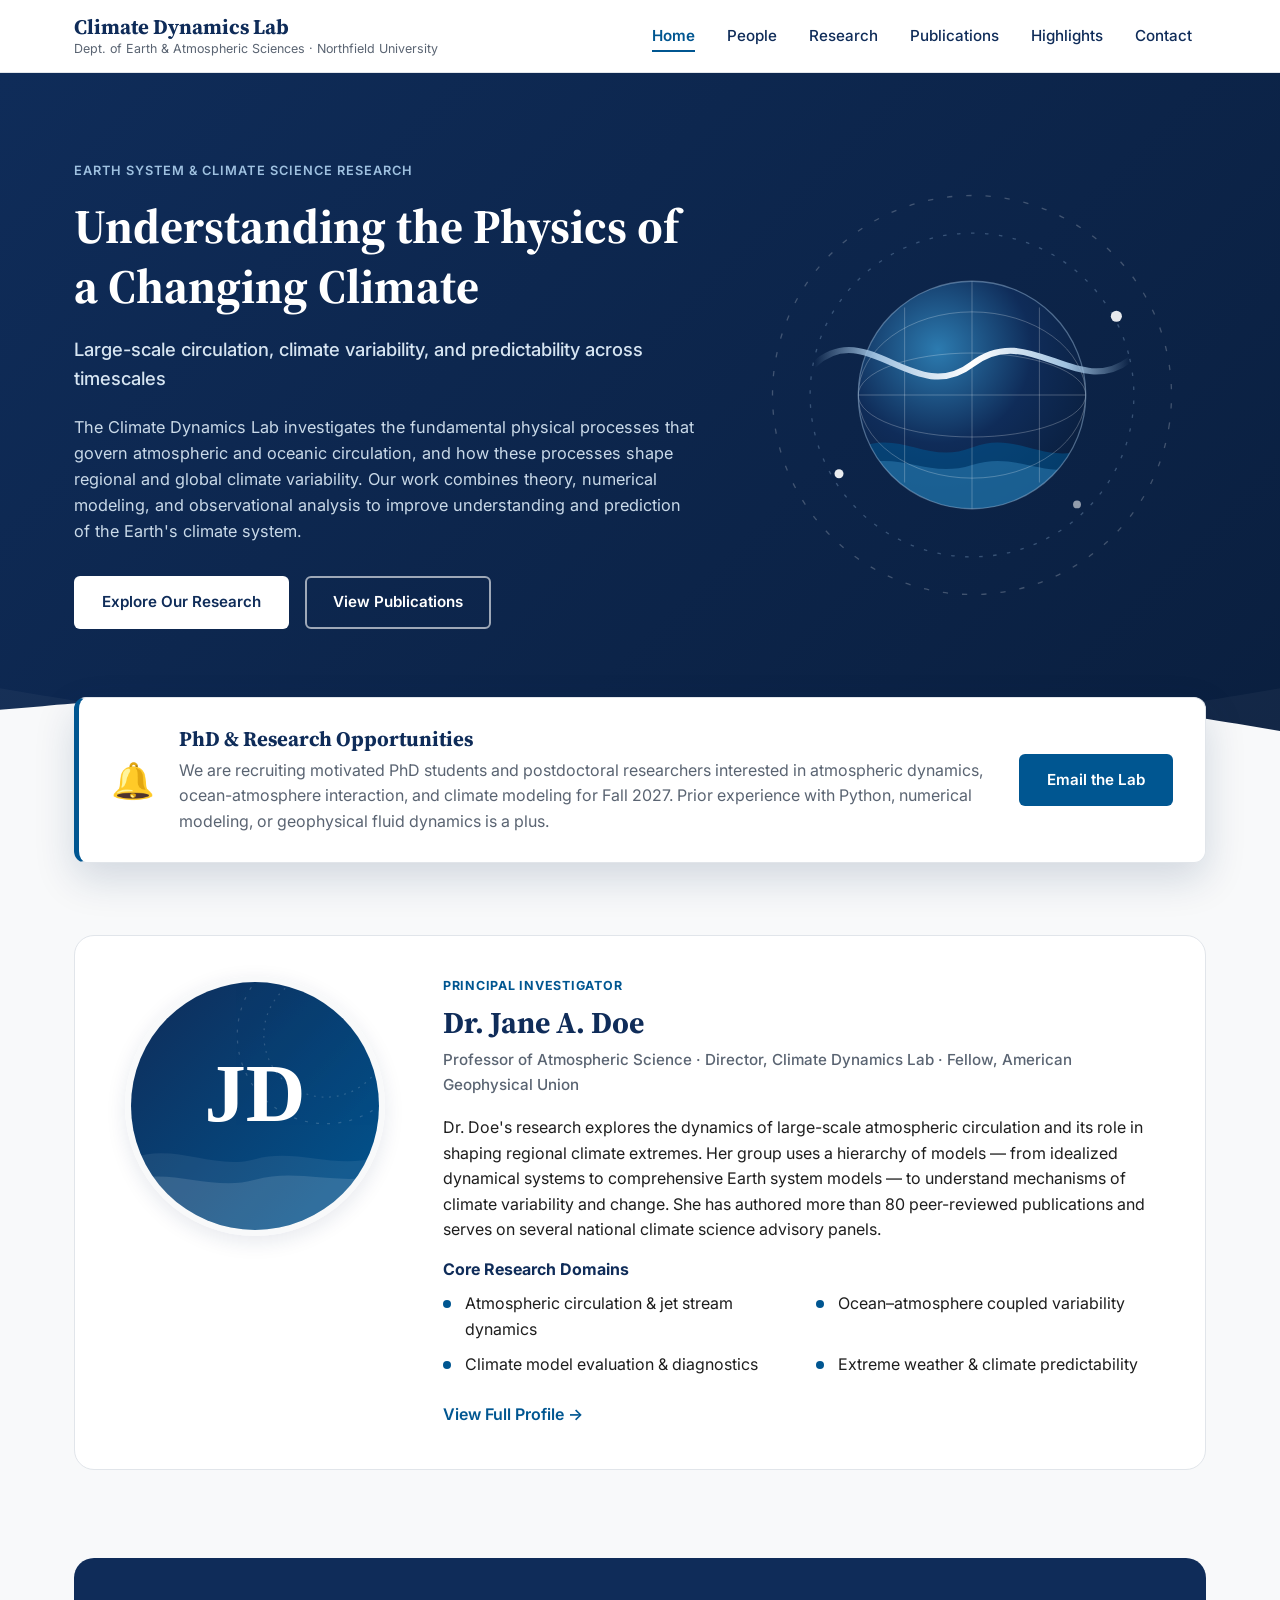
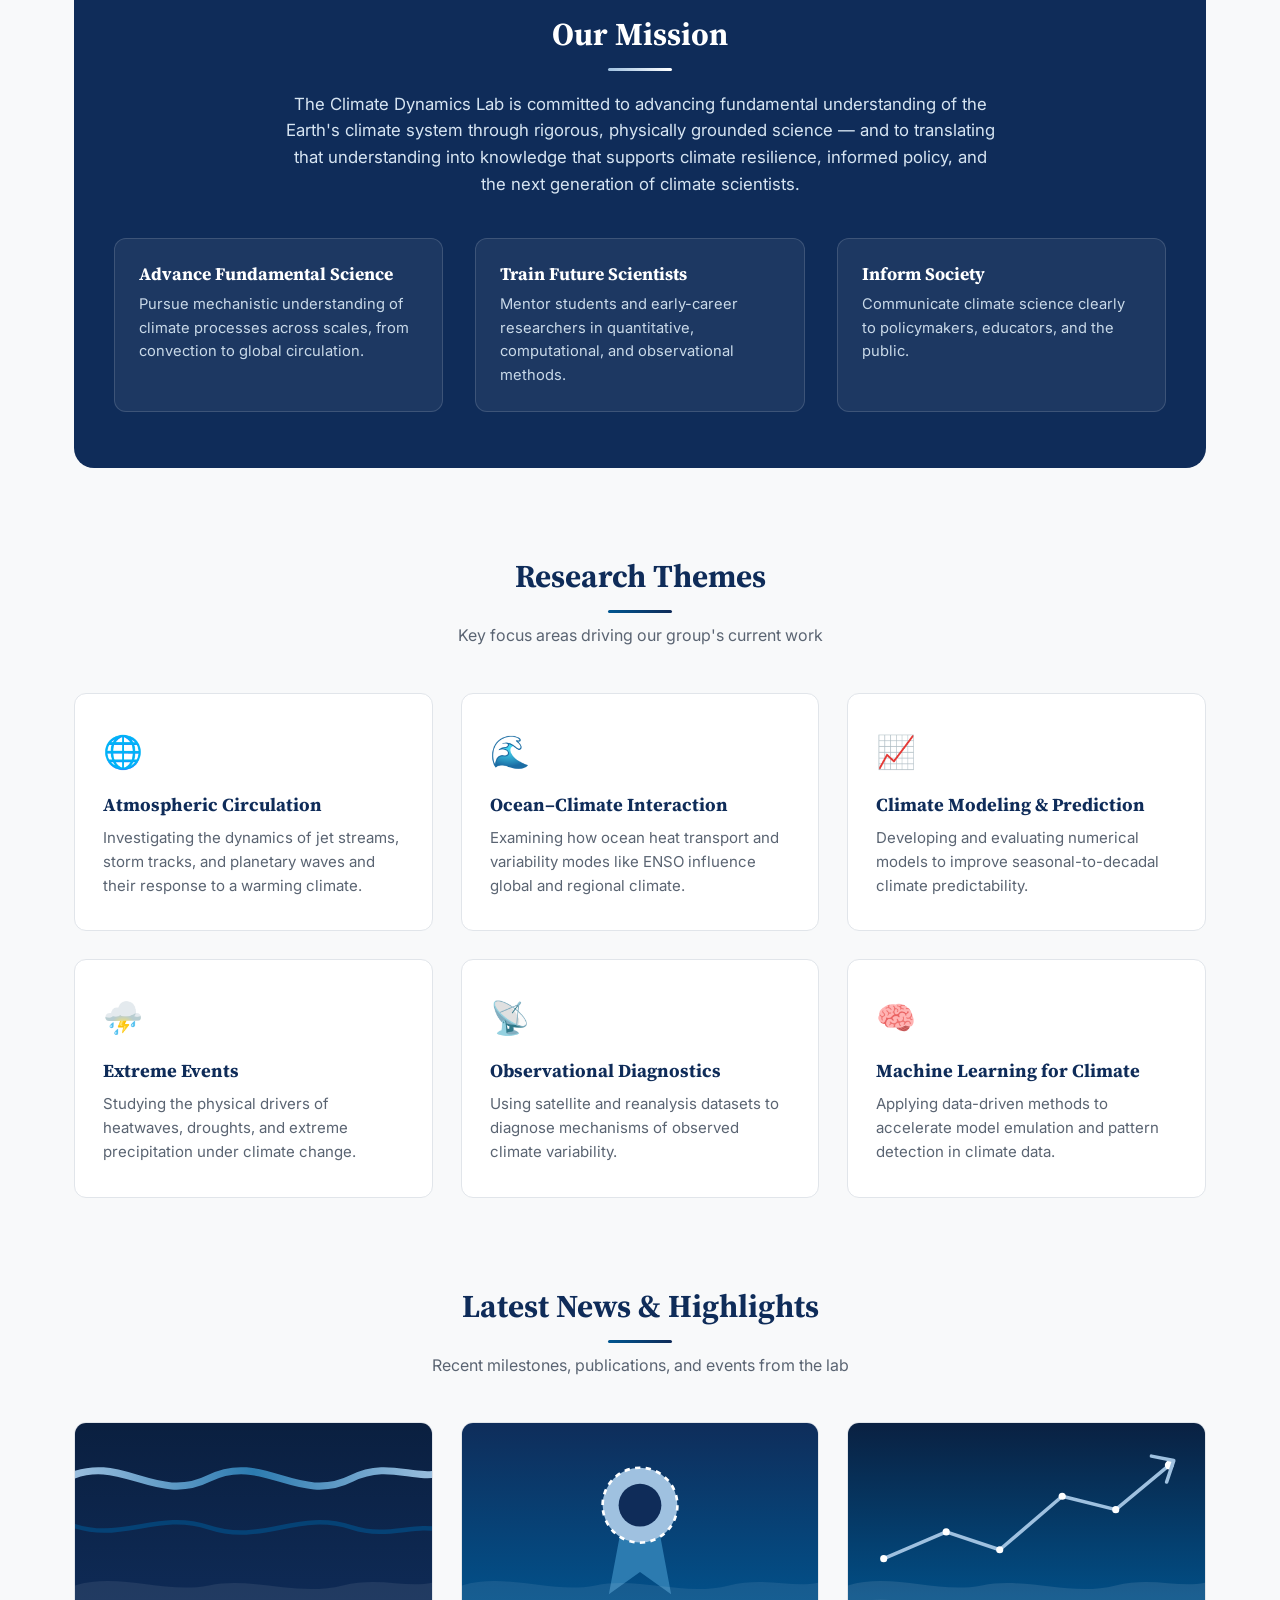
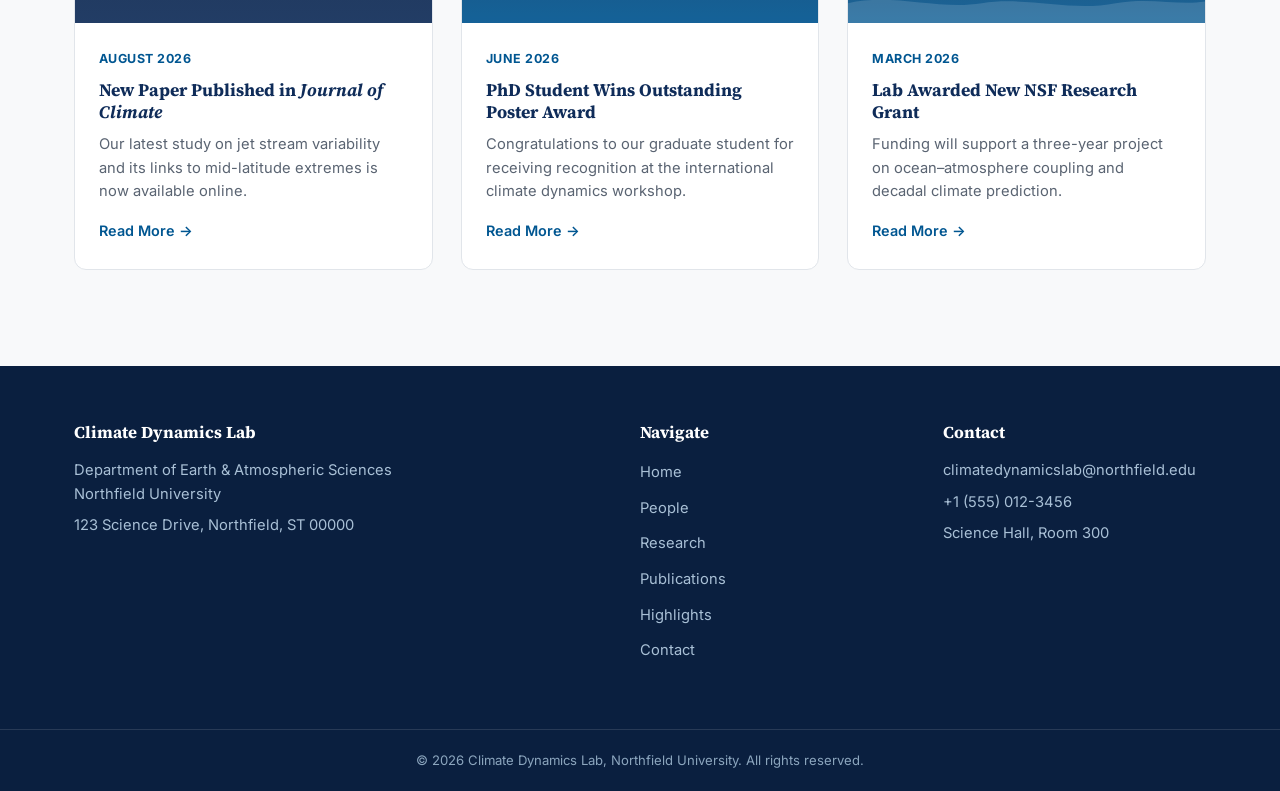
==== index.html @ 0f33bc00 "Initial lab website layout" ====
<!DOCTYPE html>
<html lang="en">
<head>
  <meta charset="UTF-8" />
  <meta name="viewport" content="width=device-width, initial-scale=1.0" />
  <title>Climate Dynamics Lab | Department of Earth &amp; Atmospheric Sciences</title>
  <meta name="description" content="The Climate Dynamics Lab studies large-scale atmospheric and ocean circulation, climate variability, and the physics of a changing climate system." />
  <link rel="preconnect" href="https://fonts.googleapis.com">
  <link rel="preconnect" href="https://fonts.gstatic.com" crossorigin>
  <link href="https://fonts.googleapis.com/css2?family=Inter:wght@400;500;600;700;800&family=Source+Serif+4:wght@600;700&display=swap" rel="stylesheet">
  <link rel="stylesheet" href="css/style.css" />
</head>
<body>

  <!-- ===== Header & Navigation ===== -->
  <header class="site-header">
    <div class="container header-inner">
      <div class="brand">
        <a href="index.html" class="brand-link">
          <span class="brand-title">Climate Dynamics Lab</span>
          <span class="brand-subtitle">Dept. of Earth &amp; Atmospheric Sciences · Northfield University</span>
        </a>
      </div>

      <button class="nav-toggle" id="navToggle" aria-label="Toggle navigation menu" aria-expanded="false" aria-controls="primaryNav">
        <span></span>
        <span></span>
        <span></span>
      </button>

      <nav class="primary-nav" id="primaryNav" aria-label="Primary">
        <ul>
          <li><a href="index.html" class="active">Home</a></li>
          <li><a href="people.html">People</a></li>
          <li><a href="research.html">Research</a></li>
          <li><a href="publications.html">Publications</a></li>
          <li><a href="highlights.html">Highlights</a></li>
          <li><a href="contact.html">Contact</a></li>
        </ul>
      </nav>
    </div>
  </header>

  <main>

    <!-- ===== Hero Banner ===== -->
    <section class="hero">
      <div class="container hero-grid">
        <div class="hero-text">
          <p class="hero-eyebrow">Earth System &amp; Climate Science Research</p>
          <h1 class="hero-title">Understanding the Physics of a Changing Climate</h1>
          <p class="hero-subtitle">Large-scale circulation, climate variability, and predictability across timescales</p>
          <p class="hero-intro">
            The Climate Dynamics Lab investigates the fundamental physical processes that govern
            atmospheric and oceanic circulation, and how these processes shape regional and global
            climate variability. Our work combines theory, numerical modeling, and observational
            analysis to improve understanding and prediction of the Earth's climate system.
          </p>
          <div class="hero-actions">
            <a href="research.html" class="btn btn-primary">Explore Our Research</a>
            <a href="publications.html" class="btn btn-outline">View Publications</a>
          </div>
        </div>
        <div class="hero-visual">
          <img src="images/hero-circulation.svg" alt="" />
        </div>
      </div>
      <div class="hero-waves" aria-hidden="true">
        <div class="wave-track wave-track-back">
          <svg viewBox="0 0 1440 120" preserveAspectRatio="none"><path d="M0,32L48,42.7C96,53,192,75,288,74.7C384,75,480,53,576,48C672,43,768,53,864,64C960,75,1056,85,1152,80C1248,75,1344,53,1392,42.7L1440,32L1440,120L0,120Z"></path></svg>
          <svg viewBox="0 0 1440 120" preserveAspectRatio="none"><path d="M0,32L48,42.7C96,53,192,75,288,74.7C384,75,480,53,576,48C672,43,768,53,864,64C960,75,1056,85,1152,80C1248,75,1344,53,1392,42.7L1440,32L1440,120L0,120Z"></path></svg>
        </div>
        <div class="wave-track wave-track-front">
          <svg viewBox="0 0 1440 120" preserveAspectRatio="none"><path d="M0,64L48,58.7C96,53,192,43,288,48C384,53,480,75,576,80C672,85,768,75,864,64C960,53,1056,43,1152,48C1248,53,1344,75,1392,85.3L1440,96L1440,120L0,120Z"></path></svg>
          <svg viewBox="0 0 1440 120" preserveAspectRatio="none"><path d="M0,64L48,58.7C96,53,192,43,288,48C384,53,480,75,576,80C672,85,768,75,864,64C960,53,1056,43,1152,48C1248,53,1344,75,1392,85.3L1440,96L1440,120L0,120Z"></path></svg>
        </div>
      </div>
    </section>

    <div class="container">

      <!-- ===== Announcement Box ===== -->
      <section class="announcement reveal" aria-labelledby="announcement-heading">
        <div class="announcement-icon" aria-hidden="true">&#128276;</div>
        <div class="announcement-content">
          <h2 id="announcement-heading">PhD &amp; Research Opportunities</h2>
          <p>
            We are recruiting motivated PhD students and postdoctoral researchers interested in
            atmospheric dynamics, ocean-atmosphere interaction, and climate modeling for Fall 2027.
            Prior experience with Python, numerical modeling, or geophysical fluid dynamics is a plus.
          </p>
        </div>
        <div class="announcement-action">
          <a href="mailto:climatedynamicslab@northfield.edu?subject=PhD%20Opportunity%20Inquiry" class="btn btn-accent">
            Email the Lab
          </a>
        </div>
      </section>

      <!-- ===== Lead Researcher Profile ===== -->
      <section class="profile-section" aria-labelledby="profile-heading">
        <div class="profile-grid">
          <div class="profile-image-wrap">
            <img
              src="images/avatar-pi.svg"
              alt="Avatar illustration for Dr. Jane A. Doe, Principal Investigator"
              class="profile-image"
              loading="lazy"
            />
          </div>
          <div class="profile-content">
            <p class="profile-eyebrow">Principal Investigator</p>
            <h2 id="profile-heading">Dr. Jane A. Doe</h2>
            <p class="profile-titles">
              Professor of Atmospheric Science &middot; Director, Climate Dynamics Lab &middot;
              Fellow, American Geophysical Union
            </p>
            <p class="profile-bio">
              Dr. Doe's research explores the dynamics of large-scale atmospheric circulation and
              its role in shaping regional climate extremes. Her group uses a hierarchy of models —
              from idealized dynamical systems to comprehensive Earth system models — to understand
              mechanisms of climate variability and change. She has authored more than 80
              peer-reviewed publications and serves on several national climate science advisory panels.
            </p>
            <h3 class="profile-subheading">Core Research Domains</h3>
            <ul class="profile-domains">
              <li>Atmospheric circulation &amp; jet stream dynamics</li>
              <li>Ocean&ndash;atmosphere coupled variability</li>
              <li>Climate model evaluation &amp; diagnostics</li>
              <li>Extreme weather &amp; climate predictability</li>
            </ul>
            <a href="people.html#jane-doe" class="profile-link">
              View Full Profile &rarr;
            </a>
          </div>
        </div>
      </section>

      <!-- ===== Mission Statement ===== -->
      <section class="mission" aria-labelledby="mission-heading">
        <h2 id="mission-heading">Our Mission</h2>
        <p>
          The Climate Dynamics Lab is committed to advancing fundamental understanding of the
          Earth's climate system through rigorous, physically grounded science &mdash; and to
          translating that understanding into knowledge that supports climate resilience,
          informed policy, and the next generation of climate scientists.
        </p>
        <div class="mission-points">
          <div class="mission-point reveal">
            <h3>Advance Fundamental Science</h3>
            <p>Pursue mechanistic understanding of climate processes across scales, from convection to global circulation.</p>
          </div>
          <div class="mission-point reveal">
            <h3>Train Future Scientists</h3>
            <p>Mentor students and early-career researchers in quantitative, computational, and observational methods.</p>
          </div>
          <div class="mission-point reveal">
            <h3>Inform Society</h3>
            <p>Communicate climate science clearly to policymakers, educators, and the public.</p>
          </div>
        </div>
      </section>

      <!-- ===== Research Themes Grid ===== -->
      <section class="research-themes" aria-labelledby="themes-heading">
        <div class="section-heading">
          <h2 id="themes-heading">Research Themes</h2>
          <p>Key focus areas driving our group's current work</p>
        </div>
        <div class="themes-grid">
          <article class="theme-card reveal">
            <div class="theme-icon" aria-hidden="true">&#127760;</div>
            <h3>Atmospheric Circulation</h3>
            <p>
              Investigating the dynamics of jet streams, storm tracks, and planetary waves and
              their response to a warming climate.
            </p>
          </article>
          <article class="theme-card reveal">
            <div class="theme-icon" aria-hidden="true">&#127754;</div>
            <h3>Ocean&ndash;Climate Interaction</h3>
            <p>
              Examining how ocean heat transport and variability modes like ENSO influence
              global and regional climate.
            </p>
          </article>
          <article class="theme-card reveal">
            <div class="theme-icon" aria-hidden="true">&#128200;</div>
            <h3>Climate Modeling &amp; Prediction</h3>
            <p>
              Developing and evaluating numerical models to improve seasonal-to-decadal
              climate predictability.
            </p>
          </article>
          <article class="theme-card reveal">
            <div class="theme-icon" aria-hidden="true">&#9928;&#65039;</div>
            <h3>Extreme Events</h3>
            <p>
              Studying the physical drivers of heatwaves, droughts, and extreme precipitation
              under climate change.
            </p>
          </article>
          <article class="theme-card reveal">
            <div class="theme-icon" aria-hidden="true">&#128225;</div>
            <h3>Observational Diagnostics</h3>
            <p>
              Using satellite and reanalysis datasets to diagnose mechanisms of observed
              climate variability.
            </p>
          </article>
          <article class="theme-card reveal">
            <div class="theme-icon" aria-hidden="true">&#129504;</div>
            <h3>Machine Learning for Climate</h3>
            <p>
              Applying data-driven methods to accelerate model emulation and pattern
              detection in climate data.
            </p>
          </article>
        </div>
      </section>

      <!-- ===== Latest News & Highlights Grid ===== -->
      <section class="news-section" aria-labelledby="news-heading">
        <div class="section-heading">
          <h2 id="news-heading">Latest News &amp; Highlights</h2>
          <p>Recent milestones, publications, and events from the lab</p>
        </div>
        <div class="news-grid">
          <article class="news-card reveal">
            <img
              src="images/news-jetstream.svg"
              alt="Illustration of jet stream circulation, representing the new published paper"
              class="news-image"
              loading="lazy"
            />
            <div class="news-content">
              <span class="news-date">August 2026</span>
              <h3>New Paper Published in <em>Journal of Climate</em></h3>
              <p>Our latest study on jet stream variability and its links to mid-latitude extremes is now available online.</p>
              <a href="highlights.html" class="news-link">Read More &rarr;</a>
            </div>
          </article>
          <article class="news-card reveal">
            <img
              src="images/news-award.svg"
              alt="Illustration of an award medal, representing the student poster award"
              class="news-image"
              loading="lazy"
            />
            <div class="news-content">
              <span class="news-date">June 2026</span>
              <h3>PhD Student Wins Outstanding Poster Award</h3>
              <p>Congratulations to our graduate student for receiving recognition at the international climate dynamics workshop.</p>
              <a href="highlights.html" class="news-link">Read More &rarr;</a>
            </div>
          </article>
          <article class="news-card reveal">
            <img
              src="images/news-grant.svg"
              alt="Illustration of an upward funding trend line over ocean waves, representing the new research grant"
              class="news-image"
              loading="lazy"
            />
            <div class="news-content">
              <span class="news-date">March 2026</span>
              <h3>Lab Awarded New NSF Research Grant</h3>
              <p>Funding will support a three-year project on ocean&ndash;atmosphere coupling and decadal climate prediction.</p>
              <a href="highlights.html" class="news-link">Read More &rarr;</a>
            </div>
          </article>
        </div>
      </section>

    </div>
  </main>

  <!-- ===== Footer ===== -->
  <footer class="site-footer">
    <div class="container footer-inner">
      <div class="footer-col footer-about">
        <h3>Climate Dynamics Lab</h3>
        <p>Department of Earth &amp; Atmospheric Sciences<br />Northfield University</p>
        <p>123 Science Drive, Northfield, ST 00000</p>
      </div>
      <div class="footer-col footer-nav">
        <h3>Navigate</h3>
        <ul>
          <li><a href="index.html">Home</a></li>
          <li><a href="people.html">People</a></li>
          <li><a href="research.html">Research</a></li>
          <li><a href="publications.html">Publications</a></li>
          <li><a href="highlights.html">Highlights</a></li>
          <li><a href="contact.html">Contact</a></li>
        </ul>
      </div>
      <div class="footer-col footer-contact">
        <h3>Contact</h3>
        <p><a href="mailto:climatedynamicslab@northfield.edu">climatedynamicslab@northfield.edu</a></p>
        <p>+1 (555) 012-3456</p>
        <p>Science Hall, Room 300</p>
      </div>
    </div>
    <div class="footer-bottom">
      <div class="container">
        <p>&copy; 2026 Climate Dynamics Lab, Northfield University. All rights reserved.</p>
      </div>
    </div>
  </footer>

  <script src="js/main.js" defer></script>
</body>
</html>
---- css/style.css ----
/* ==========================================================================
   Climate Dynamics Lab — Base Stylesheet
   ========================================================================== */

/* ---------- 1. CSS Variables & Palette ---------- */
:root {
  /* Color palette */
  --color-navy: #0F2C59;
  --color-navy-dark: #0A1F3F;
  --color-accent: #005691;
  --color-accent-light: #2C7BB0;
  --color-bg: #F8F9FA;
  --color-bg-alt: #FFFFFF;
  --color-text: #1E1E1E;
  --color-text-muted: #5A6472;
  --color-border: #E1E5EA;
  --color-white: #FFFFFF;

  /* Typography */
  --font-body: 'Inter', -apple-system, BlinkMacSystemFont, 'Segoe UI', Roboto, sans-serif;
  --font-heading: 'Source Serif 4', Georgia, 'Times New Roman', serif;

  /* Layout */
  --max-width: 1180px;
  --radius-sm: 6px;
  --radius-md: 12px;
  --radius-lg: 20px;
  --shadow-sm: 0 1px 3px rgba(15, 44, 89, 0.08);
  --shadow-md: 0 6px 20px rgba(15, 44, 89, 0.10);
  --shadow-lg: 0 16px 40px rgba(15, 44, 89, 0.16);
  --transition: 0.2s ease-in-out;
}

/* ---------- 2. Reset & Base ---------- */
*,
*::before,
*::after {
  box-sizing: border-box;
}

html {
  scroll-behavior: smooth;
}

body {
  margin: 0;
  font-family: var(--font-body);
  color: var(--color-text);
  background-color: var(--color-bg);
  line-height: 1.6;
  -webkit-font-smoothing: antialiased;
  overflow-wrap: anywhere;
}

img {
  max-width: 100%;
  display: block;
}

a {
  color: inherit;
  text-decoration: none;
}

ul {
  list-style: none;
  margin: 0;
  padding: 0;
}

h1, h2, h3, h4 {
  font-family: var(--font-heading);
  color: var(--color-navy);
  line-height: 1.25;
  margin: 0 0 0.6em;
}

p {
  margin: 0 0 1em;
  color: var(--color-text);
}

.container {
  width: 100%;
  max-width: var(--max-width);
  margin-inline: auto;
  padding-inline: 24px;
}

/* ---------- 3. Scroll-Reveal Utility ----------
   Deliberately placed early in the cascade: it shares transform/opacity
   with several component :hover rules below at equal specificity
   (.reveal.in-view vs. e.g. .theme-card:hover), and CSS resolves ties by
   source order. Keeping this block first lets those later, more specific
   hover states win instead of being cancelled by the resting reveal state. */
.reveal {
  opacity: 0;
  transform: translateY(28px);
  transition: opacity 0.7s ease, transform 0.7s ease;
}

.reveal.in-view {
  opacity: 1;
  transform: translateY(0);
}

/* Light stagger so grid items settle into place one after another rather
   than all at once — reused across every card grid on the site. */
.reveal:nth-child(1) { transition-delay: 0.05s; }
.reveal:nth-child(2) { transition-delay: 0.12s; }
.reveal:nth-child(3) { transition-delay: 0.19s; }
.reveal:nth-child(4) { transition-delay: 0.26s; }
.reveal:nth-child(5) { transition-delay: 0.33s; }
.reveal:nth-child(6) { transition-delay: 0.4s; }

/* ---------- 4. Buttons ---------- */
.btn {
  display: inline-block;
  padding: 12px 26px;
  border-radius: var(--radius-sm);
  font-weight: 600;
  font-size: 0.95rem;
  border: 2px solid transparent;
  cursor: pointer;
  transition: transform var(--transition), box-shadow var(--transition), background-color var(--transition), color var(--transition);
}

.btn-primary {
  background-color: var(--color-white);
  color: var(--color-navy);
}

.btn-primary:hover {
  transform: translateY(-2px);
  box-shadow: var(--shadow-md);
}

.btn-outline {
  background-color: transparent;
  color: var(--color-white);
  border-color: rgba(255, 255, 255, 0.6);
}

.btn-outline:hover {
  background-color: rgba(255, 255, 255, 0.12);
  border-color: var(--color-white);
  transform: translateY(-2px);
}

.btn-accent {
  background-color: var(--color-accent);
  color: var(--color-white);
  white-space: nowrap;
}

.btn-accent:hover {
  background-color: var(--color-accent-light);
  transform: translateY(-2px);
  box-shadow: var(--shadow-sm);
}

/* ---------- 5. Header & Navigation ---------- */
.site-header {
  background-color: var(--color-white);
  border-bottom: 1px solid var(--color-border);
  position: sticky;
  top: 0;
  z-index: 100;
}

.header-inner {
  display: flex;
  align-items: center;
  justify-content: space-between;
  padding-block: 14px;
  gap: 24px;
}

.brand-link {
  display: flex;
  flex-direction: column;
  line-height: 1.2;
}

.brand-title {
  font-family: var(--font-heading);
  font-weight: 700;
  font-size: 1.3rem;
  color: var(--color-navy);
}

.brand-subtitle {
  font-size: 0.78rem;
  color: var(--color-text-muted);
  margin-top: 2px;
}

.primary-nav ul {
  display: flex;
  gap: 4px;
}

.primary-nav a {
  display: inline-block;
  padding: 10px 14px;
  font-weight: 500;
  font-size: 0.95rem;
  color: var(--color-navy);
  border-radius: var(--radius-sm);
  position: relative;
  transition: color var(--transition), background-color var(--transition);
}

.primary-nav a::after {
  content: '';
  position: absolute;
  left: 14px;
  right: 14px;
  bottom: 6px;
  height: 2px;
  background-color: var(--color-accent);
  transform: scaleX(0);
  transform-origin: left;
  transition: transform var(--transition);
}

.primary-nav a:hover,
.primary-nav a:focus-visible {
  color: var(--color-accent);
  background-color: rgba(0, 86, 145, 0.06);
}

.primary-nav a:hover::after,
.primary-nav a.active::after {
  transform: scaleX(1);
}

.primary-nav a.active {
  color: var(--color-accent);
  font-weight: 600;
}

.nav-toggle {
  display: none;
  flex-direction: column;
  justify-content: center;
  gap: 5px;
  width: 40px;
  height: 40px;
  background: none;
  border: none;
  cursor: pointer;
  padding: 0;
}

.nav-toggle span {
  display: block;
  width: 100%;
  height: 2px;
  background-color: var(--color-navy);
  border-radius: 2px;
  transition: transform var(--transition), opacity var(--transition);
}

/* ---------- 6. Hero Banner ---------- */
.hero {
  position: relative;
  overflow: hidden;
  background: linear-gradient(135deg, var(--color-navy) 0%, var(--color-navy-dark) 100%);
  color: var(--color-white);
  padding-block: 88px 116px;
}

.hero-grid {
  position: relative;
  z-index: 2;
  display: grid;
  grid-template-columns: 1.15fr 0.85fr;
  align-items: center;
  gap: 32px;
}

.hero-text {
  max-width: 620px;
}

.hero-visual {
  display: flex;
  justify-content: center;
}

.hero-visual img {
  width: 100%;
  max-width: 420px;
  aspect-ratio: 1 / 1;
}

/* ----- Ocean current / gyre motif -----
   A slowly rotating dashed double-ring, evoking the layered rotation of an
   ocean gyre, plus a looping wave-current divider at the base of every
   hero banner. Both are purely decorative (aria-hidden) and pause under
   prefers-reduced-motion, see section 21. */
.gyre-decoration {
  position: absolute;
  top: -60px;
  right: -60px;
  width: 300px;
  height: 300px;
  z-index: 1;
  opacity: 0.16;
  pointer-events: none;
}

.gyre-ring {
  fill: none;
  stroke: var(--color-white);
  stroke-width: 1.5;
  transform-box: fill-box;
  transform-origin: center;
}

.gyre-ring-outer {
  stroke-dasharray: 6 16;
  animation: gyre-spin 90s linear infinite;
}

.gyre-ring-inner {
  stroke-dasharray: 3 11;
  animation: gyre-spin-reverse 55s linear infinite;
}

@keyframes gyre-spin {
  to { transform: rotate(360deg); }
}

@keyframes gyre-spin-reverse {
  to { transform: rotate(-360deg); }
}

.hero-waves {
  position: absolute;
  left: 0;
  right: 0;
  bottom: -2px;
  height: 80px;
  z-index: 1;
  overflow: hidden;
  line-height: 0;
  pointer-events: none;
}

.wave-track {
  position: absolute;
  bottom: 0;
  left: 0;
  display: flex;
  width: 200%;
  height: 100%;
  animation: wave-flow 24s linear infinite;
  will-change: transform;
}

.wave-track svg {
  width: 50%;
  height: 100%;
  flex-shrink: 0;
  display: block;
}

.wave-track-back {
  opacity: 0.5;
  animation-duration: 30s;
}

.wave-track-back path {
  fill: rgba(255, 255, 255, 0.08);
}

.wave-track-front {
  animation-duration: 17s;
  animation-direction: reverse;
}

.wave-track-front path {
  fill: var(--color-bg);
}

@keyframes wave-flow {
  from { transform: translateX(0); }
  to { transform: translateX(-50%); }
}

.hero-eyebrow {
  text-transform: uppercase;
  letter-spacing: 0.08em;
  font-size: 0.8rem;
  font-weight: 600;
  color: #9FC1E0;
  margin-bottom: 14px;
}

.hero-title {
  color: var(--color-white);
  font-size: clamp(2rem, 4vw, 3rem);
  margin-bottom: 0.4em;
}

.hero-subtitle {
  font-size: 1.15rem;
  font-weight: 500;
  color: #D7E5F2;
  margin-bottom: 20px;
}

.hero-intro {
  color: #C9D9E8;
  font-size: 1.02rem;
  max-width: 680px;
  margin-bottom: 32px;
}

.hero-actions {
  display: flex;
  flex-wrap: wrap;
  gap: 16px;
}

/* ---------- 7. Announcement Box ---------- */
.announcement {
  display: flex;
  align-items: center;
  gap: 24px;
  background-color: var(--color-white);
  border: 1px solid var(--color-border);
  border-left: 5px solid var(--color-accent);
  border-radius: var(--radius-md);
  padding: 28px 32px;
  margin-top: -48px;
  margin-bottom: 72px;
  box-shadow: var(--shadow-lg);
  position: relative;
  z-index: 2;
}

.announcement-icon {
  font-size: 2.2rem;
  flex-shrink: 0;
}

.announcement-content {
  flex: 1;
}

.announcement-content h2 {
  font-size: 1.3rem;
  margin-bottom: 6px;
}

.announcement-content p {
  margin: 0;
  color: var(--color-text-muted);
}

.announcement-action {
  flex-shrink: 0;
}

/* ---------- 8. Section Heading (shared) ---------- */
.section-heading {
  text-align: center;
  max-width: 640px;
  margin: 0 auto 44px;
}

.section-heading h2 {
  font-size: 2rem;
  margin-bottom: 10px;
}

.section-heading p {
  color: var(--color-text-muted);
  margin: 0;
}

/* Animated "current" underline — a small nod to flowing water beneath
   every section heading, tying the theme together site-wide. */
.section-heading h2::after,
.mission h2::after {
  content: '';
  display: block;
  width: 64px;
  height: 3px;
  margin: 14px auto 0;
  border-radius: 2px;
  background: linear-gradient(90deg, var(--color-accent), var(--color-navy) 45%, var(--color-accent));
  background-size: 220% 100%;
  animation: current-flow 5s linear infinite;
}

.mission h2::after {
  background: linear-gradient(90deg, #9FC1E0, var(--color-white) 45%, #9FC1E0);
  background-size: 220% 100%;
}

@keyframes current-flow {
  0% { background-position: 0% 0; }
  100% { background-position: -220% 0; }
}

/* ---------- 9. Lead Researcher Profile ---------- */
.profile-section {
  margin-bottom: 88px;
}

.profile-grid {
  display: grid;
  grid-template-columns: 280px 1fr;
  gap: 48px;
  align-items: start;
  background-color: var(--color-bg-alt);
  border: 1px solid var(--color-border);
  border-radius: var(--radius-lg);
  padding: 40px;
}

.profile-image-wrap {
  display: flex;
  justify-content: center;
}

.profile-image {
  width: 100%;
  max-width: 260px;
  aspect-ratio: 1 / 1;
  object-fit: cover;
  border-radius: 50%;
  border: 6px solid var(--color-bg);
  box-shadow: var(--shadow-md);
}

.profile-eyebrow {
  text-transform: uppercase;
  letter-spacing: 0.06em;
  font-size: 0.78rem;
  font-weight: 700;
  color: var(--color-accent);
  margin-bottom: 8px;
}

.profile-content h2 {
  font-size: 1.9rem;
  margin-bottom: 6px;
}

.profile-titles {
  color: var(--color-text-muted);
  font-weight: 500;
  font-size: 0.95rem;
  margin-bottom: 18px;
}

.profile-subheading {
  font-family: var(--font-body);
  font-size: 1rem;
  font-weight: 700;
  color: var(--color-navy);
  margin-bottom: 12px;
}

.profile-domains {
  display: grid;
  grid-template-columns: repeat(2, 1fr);
  gap: 10px 24px;
  margin-bottom: 24px;
}

.profile-domains li {
  position: relative;
  padding-left: 22px;
  color: var(--color-text);
}

.profile-domains li::before {
  content: '';
  position: absolute;
  left: 0;
  top: 9px;
  width: 8px;
  height: 8px;
  background-color: var(--color-accent);
  border-radius: 50%;
}

.profile-link {
  display: inline-block;
  font-weight: 600;
  color: var(--color-accent);
  border-bottom: 2px solid transparent;
  transition: border-color var(--transition), color var(--transition);
}

.profile-link:hover {
  border-color: var(--color-accent);
  color: var(--color-navy);
}

/* ---------- 10. Mission Statement ---------- */
.mission {
  background-color: var(--color-navy);
  color: var(--color-white);
  border-radius: var(--radius-lg);
  padding: 56px 40px;
  margin-bottom: 88px;
  text-align: center;
}

.mission h2 {
  color: var(--color-white);
  font-size: 2rem;
}

.mission > p {
  max-width: 720px;
  margin: 0 auto 40px;
  color: #D7E5F2;
  font-size: 1.05rem;
}

.mission-points {
  display: grid;
  grid-template-columns: repeat(3, 1fr);
  gap: 32px;
  text-align: left;
}

.mission-point {
  background-color: rgba(255, 255, 255, 0.06);
  border: 1px solid rgba(255, 255, 255, 0.14);
  border-radius: var(--radius-md);
  padding: 24px;
  transition: background-color var(--transition), transform var(--transition);
}

.mission-point:hover {
  background-color: rgba(255, 255, 255, 0.1);
  transform: translateY(-4px);
}

.mission-point h3 {
  color: var(--color-white);
  font-size: 1.1rem;
  margin-bottom: 8px;
}

.mission-point p {
  color: #C9D9E8;
  font-size: 0.92rem;
  margin: 0;
}

/* ---------- 11. Research Themes Grid ---------- */
.research-themes {
  margin-bottom: 88px;
}

.themes-grid {
  display: grid;
  grid-template-columns: repeat(3, 1fr);
  gap: 28px;
}

.theme-card {
  background-color: var(--color-bg-alt);
  border: 1px solid var(--color-border);
  border-radius: var(--radius-md);
  padding: 32px 28px;
  transition: transform var(--transition), box-shadow var(--transition), border-color var(--transition);
}

.theme-card:hover {
  transform: translateY(-6px);
  box-shadow: var(--shadow-md);
  border-color: var(--color-accent);
}

.theme-icon {
  font-size: 2rem;
  margin-bottom: 16px;
  display: inline-block;
}

.theme-card:hover .theme-icon {
  animation: icon-bob 1.6s ease-in-out infinite;
}

@keyframes icon-bob {
  0%, 100% { transform: translateY(0); }
  50% { transform: translateY(-5px); }
}

.theme-card h3 {
  font-size: 1.15rem;
  margin-bottom: 10px;
}

.theme-card p {
  color: var(--color-text-muted);
  font-size: 0.94rem;
  margin: 0;
}

/* ---------- 12. Latest News & Highlights Grid ---------- */
.news-section {
  margin-bottom: 96px;
}

.news-grid {
  display: grid;
  grid-template-columns: repeat(3, 1fr);
  gap: 28px;
}

.news-card {
  background-color: var(--color-bg-alt);
  border: 1px solid var(--color-border);
  border-radius: var(--radius-md);
  overflow: hidden;
  transition: transform var(--transition), box-shadow var(--transition);
}

.news-card:hover {
  transform: translateY(-6px);
  box-shadow: var(--shadow-md);
}

.news-image {
  width: 100%;
  height: 200px;
  object-fit: cover;
}

.news-content {
  padding: 22px 24px 26px;
}

.news-date {
  display: inline-block;
  font-size: 0.78rem;
  font-weight: 700;
  text-transform: uppercase;
  letter-spacing: 0.04em;
  color: var(--color-accent);
  margin-bottom: 10px;
}

.news-content h3 {
  font-size: 1.1rem;
  margin-bottom: 10px;
}

.news-content p {
  color: var(--color-text-muted);
  font-size: 0.92rem;
  margin-bottom: 14px;
}

.news-link {
  font-weight: 600;
  color: var(--color-accent);
  font-size: 0.9rem;
  transition: color var(--transition);
}

.news-link:hover {
  color: var(--color-navy);
}

/* ---------- 13. Footer ---------- */
.site-footer {
  background-color: var(--color-navy-dark);
  color: #C9D9E8;
}

.footer-inner {
  display: grid;
  grid-template-columns: 2fr 1fr 1fr;
  gap: 40px;
  padding-block: 56px;
}

.footer-col h3 {
  color: var(--color-white);
  font-size: 1.05rem;
  margin-bottom: 16px;
}

.footer-col p {
  color: #A9C0D6;
  font-size: 0.92rem;
  margin-bottom: 8px;
}

.footer-col a {
  transition: color var(--transition);
}

.footer-col a:hover {
  color: var(--color-white);
}

.footer-nav ul li {
  margin-bottom: 10px;
}

.footer-nav ul a {
  color: #A9C0D6;
  font-size: 0.92rem;
}

.footer-bottom {
  border-top: 1px solid rgba(255, 255, 255, 0.12);
  padding-block: 20px;
}

.footer-bottom p {
  margin: 0;
  font-size: 0.82rem;
  color: #8CA6BE;
  text-align: center;
}

/* ---------- 14. Inner Page Hero ---------- */
.page-hero {
  position: relative;
  overflow: hidden;
  background: linear-gradient(135deg, var(--color-navy) 0%, var(--color-navy-dark) 100%);
  color: var(--color-white);
  padding-block: 56px 88px;
  text-align: center;
}

.page-hero > .container {
  position: relative;
  z-index: 2;
}

.page-hero h1 {
  color: var(--color-white);
  font-size: clamp(1.8rem, 3.5vw, 2.6rem);
  margin-bottom: 0.3em;
}

.page-hero-subtitle {
  color: #D7E5F2;
  font-size: 1.05rem;
  max-width: 640px;
  margin: 0 auto;
}

.btn-outline-dark {
  background-color: transparent;
  color: var(--color-navy);
  border-color: var(--color-navy);
}

.btn-outline-dark:hover {
  background-color: var(--color-navy);
  color: var(--color-white);
  transform: translateY(-2px);
}

/* ---------- 15. People: Team & Member Cards ---------- */
.team-section {
  margin-bottom: 72px;
}

.member-grid {
  display: grid;
  grid-template-columns: repeat(auto-fit, minmax(240px, 1fr));
  gap: 28px;
}

.member-card {
  background-color: var(--color-bg-alt);
  border: 1px solid var(--color-border);
  border-radius: var(--radius-md);
  padding: 28px 24px;
  text-align: center;
  transition: transform var(--transition), box-shadow var(--transition);
}

.member-card:hover {
  transform: translateY(-6px);
  box-shadow: var(--shadow-md);
}

.member-photo {
  width: 130px;
  height: 130px;
  object-fit: cover;
  border-radius: 50%;
  margin: 0 auto 18px;
  border: 4px solid var(--color-bg);
  box-shadow: var(--shadow-sm);
}

.member-card h3 {
  font-size: 1.1rem;
  margin-bottom: 4px;
}

.member-role {
  text-transform: uppercase;
  letter-spacing: 0.04em;
  font-size: 0.78rem;
  font-weight: 700;
  color: var(--color-accent);
  margin-bottom: 12px;
}

.member-bio {
  color: var(--color-text-muted);
  font-size: 0.9rem;
  margin-bottom: 16px;
}

.member-links {
  display: flex;
  justify-content: center;
  gap: 16px;
}

.member-links a {
  font-size: 0.85rem;
  font-weight: 600;
  color: var(--color-accent);
  border-bottom: 2px solid transparent;
  transition: border-color var(--transition);
}

.member-links a:hover {
  border-color: var(--color-accent);
}

.alumni-section {
  margin-bottom: 40px;
}

.alumni-list {
  border-top: 1px solid var(--color-border);
}

.alumni-list li {
  display: flex;
  flex-wrap: wrap;
  justify-content: space-between;
  gap: 8px;
  padding: 18px 4px;
  border-bottom: 1px solid var(--color-border);
}

.alumni-name {
  font-weight: 700;
  color: var(--color-navy);
}

.alumni-detail {
  color: var(--color-text-muted);
  font-size: 0.92rem;
}

/* ---------- 16. Research Page: Detail Rows ---------- */
.research-intro {
  max-width: 780px;
  font-size: 1.05rem;
  color: var(--color-text-muted);
  margin: 56px auto 64px;
  text-align: center;
}

.research-detail {
  display: grid;
  grid-template-columns: 1fr 1fr;
  gap: 48px;
  align-items: center;
  margin-bottom: 72px;
}

.research-detail img {
  border-radius: var(--radius-md);
  box-shadow: var(--shadow-sm);
  width: 100%;
}

.research-detail.reverse img {
  order: 2;
}

.research-detail-content h2 {
  font-size: 1.6rem;
}

.research-features li {
  position: relative;
  padding-left: 22px;
  margin-bottom: 10px;
  color: var(--color-text);
}

.research-features li::before {
  content: '';
  position: absolute;
  left: 0;
  top: 9px;
  width: 8px;
  height: 8px;
  background-color: var(--color-accent);
  border-radius: 50%;
}

.funding-section {
  margin-bottom: 88px;
}

.funding-list {
  border-top: 1px solid var(--color-border);
}

.funding-list li {
  padding: 20px 4px;
  border-bottom: 1px solid var(--color-border);
}

.funding-title {
  font-weight: 700;
  color: var(--color-navy);
  margin-bottom: 4px;
}

.funding-meta {
  color: var(--color-text-muted);
  font-size: 0.9rem;
}

/* ---------- 17. Publications ---------- */
.pub-year {
  margin-bottom: 56px;
}

.pub-year:first-of-type {
  margin-top: 56px;
}

.pub-year h2 {
  border-bottom: 2px solid var(--color-border);
  padding-bottom: 12px;
  margin-bottom: 8px;
  font-size: 1.6rem;
}

.pub-item {
  padding: 22px 0;
  border-bottom: 1px solid var(--color-border);
  display: flex;
  flex-wrap: wrap;
  justify-content: space-between;
  align-items: center;
  gap: 16px;
}

.pub-item:last-child {
  border-bottom: none;
}

.pub-citation {
  margin: 0;
  flex: 1 1 480px;
  line-height: 1.6;
}

.pub-links {
  display: flex;
  gap: 12px;
  flex-shrink: 0;
}

.pub-links a {
  font-size: 0.82rem;
  font-weight: 700;
  color: var(--color-accent);
  border: 1.5px solid var(--color-accent);
  padding: 6px 14px;
  border-radius: var(--radius-sm);
  transition: background-color var(--transition), color var(--transition);
}

.pub-links a:hover {
  background-color: var(--color-accent);
  color: var(--color-white);
}

/* ---------- 18. Highlights: Load More ---------- */
.news-more {
  text-align: center;
  margin-top: 40px;
}

/* ---------- 19. Contact Page ---------- */
.contact-grid {
  display: grid;
  grid-template-columns: 1fr 1.2fr;
  gap: 56px;
  margin: 56px 0 48px;
  align-items: start;
}

.contact-info {
  background-color: var(--color-bg-alt);
  border: 1px solid var(--color-border);
  border-radius: var(--radius-md);
  padding: 36px;
}

.contact-info h2,
.contact-form h2 {
  font-size: 1.4rem;
  margin-bottom: 24px;
}

.contact-info-list li {
  display: flex;
  gap: 16px;
  margin-bottom: 26px;
}

.contact-info-list strong {
  display: block;
  color: var(--color-navy);
  margin-bottom: 4px;
}

.contact-info-list p {
  margin: 0;
  color: var(--color-text-muted);
}

.contact-icon {
  font-size: 1.3rem;
  flex-shrink: 0;
  line-height: 1.5;
}

.contact-form {
  background-color: var(--color-bg-alt);
  border: 1px solid var(--color-border);
  border-radius: var(--radius-md);
  padding: 36px;
}

.form-group {
  margin-bottom: 20px;
}

.form-group label {
  display: block;
  font-weight: 600;
  font-size: 0.9rem;
  margin-bottom: 6px;
  color: var(--color-navy);
}

.form-group input,
.form-group textarea {
  width: 100%;
  padding: 11px 14px;
  border: 1px solid var(--color-border);
  border-radius: var(--radius-sm);
  font-family: var(--font-body);
  font-size: 0.95rem;
  color: var(--color-text);
  background-color: var(--color-bg);
  transition: border-color var(--transition), box-shadow var(--transition);
}

.form-group input:focus,
.form-group textarea:focus {
  outline: none;
  border-color: var(--color-accent);
  box-shadow: 0 0 0 3px rgba(0, 86, 145, 0.12);
  background-color: var(--color-white);
}

.form-group textarea {
  resize: vertical;
}

.map-wrap {
  margin-bottom: 72px;
}

.map-wrap img {
  border-radius: var(--radius-md);
  width: 100%;
  border: 1px solid var(--color-border);
}

/* ==========================================================================
   20. Responsive Design (Mobile-first breakpoints)
   ========================================================================== */

/* Tablet and below */
@media (max-width: 960px) {
  .profile-grid {
    grid-template-columns: 1fr;
    text-align: center;
    padding: 32px 28px;
  }

  .profile-image-wrap {
    margin-bottom: 8px;
  }

  .profile-domains {
    grid-template-columns: 1fr;
    text-align: left;
    max-width: 320px;
    margin-inline: auto;
    margin-bottom: 24px;
  }

  .mission-points,
  .themes-grid,
  .news-grid {
    grid-template-columns: repeat(2, 1fr);
  }

  .footer-inner {
    grid-template-columns: 1fr 1fr;
  }

  .footer-about {
    grid-column: 1 / -1;
  }

  .research-detail {
    grid-template-columns: 1fr;
    gap: 24px;
  }

  .research-detail.reverse img {
    order: 0;
  }

  .contact-grid {
    grid-template-columns: 1fr;
    gap: 40px;
  }

  .hero-grid {
    grid-template-columns: 1fr;
    text-align: center;
  }

  .hero-text {
    max-width: none;
    margin-inline: auto;
  }

  .hero-actions {
    justify-content: center;
  }

  .hero-visual img {
    max-width: 260px;
  }
}

/* Collapsible nav — the horizontal link row plus the "Climate Dynamics
   Lab" branding no longer fit side by side once the viewport drops below
   roughly 1020px (verified: link text starts wrapping to a second line
   right at that width), well above the 720px mobile-layout breakpoint
   below. So the hamburger menu gets its own, wider breakpoint. */
@media (max-width: 1080px) {
  .nav-toggle {
    display: flex;
  }

  .primary-nav {
    position: absolute;
    top: 100%;
    left: 0;
    right: 0;
    background-color: var(--color-white);
    border-bottom: 1px solid var(--color-border);
    box-shadow: var(--shadow-md);
    max-height: 0;
    overflow: hidden;
    transition: max-height var(--transition);
  }

  .primary-nav.open {
    max-height: 400px;
  }

  .primary-nav ul {
    flex-direction: column;
    padding: 8px 24px 16px;
    gap: 0;
  }

  .primary-nav a {
    display: block;
    padding: 12px 8px;
  }

  .primary-nav a::after {
    display: none;
  }
}

/* Mobile single-column layouts */
@media (max-width: 720px) {
  .hero {
    padding-block: 64px 72px;
  }

  .announcement {
    flex-direction: column;
    align-items: flex-start;
    text-align: left;
    margin-top: -32px;
  }

  .announcement-action {
    width: 100%;
  }

  .announcement-action .btn {
    width: 100%;
    text-align: center;
  }

  .mission {
    padding: 40px 24px;
  }

  .mission-points,
  .themes-grid,
  .news-grid,
  .member-grid {
    grid-template-columns: 1fr;
  }

  .footer-inner {
    grid-template-columns: 1fr;
    text-align: center;
  }

  .page-hero {
    padding-block: 48px 56px;
  }

  .alumni-list li {
    flex-direction: column;
    gap: 4px;
  }

  .pub-item {
    flex-direction: column;
    align-items: flex-start;
  }

  .pub-citation {
    flex-basis: auto;
  }

  .contact-form {
    padding: 24px;
  }
}

/* Small phones */
@media (max-width: 420px) {
  .hero-title {
    font-size: 1.7rem;
  }

  .hero-actions {
    flex-direction: column;
  }

  .hero-actions .btn {
    width: 100%;
    text-align: center;
  }

  .brand-title {
    font-size: 1.1rem;
  }

  .brand-subtitle {
    font-size: 0.7rem;
  }

  .gyre-decoration {
    width: 180px;
    height: 180px;
    top: -30px;
    right: -30px;
  }
}

/* ==========================================================================
   21. Reduced Motion
   ========================================================================== */

@media (prefers-reduced-motion: reduce) {
  html {
    scroll-behavior: auto;
  }

  .wave-track,
  .gyre-ring-outer,
  .gyre-ring-inner,
  .section-heading h2::after,
  .mission h2::after,
  .theme-card:hover .theme-icon {
    animation: none !important;
  }

  .reveal {
    transition: none;
    opacity: 1;
    transform: none;
  }

  .theme-card:hover,
  .news-card:hover,
  .member-card:hover,
  .mission-point:hover,
  .btn:hover,
  .btn-primary:hover,
  .btn-outline:hover,
  .btn-outline-dark:hover,
  .btn-accent:hover {
    transform: none;
  }
}
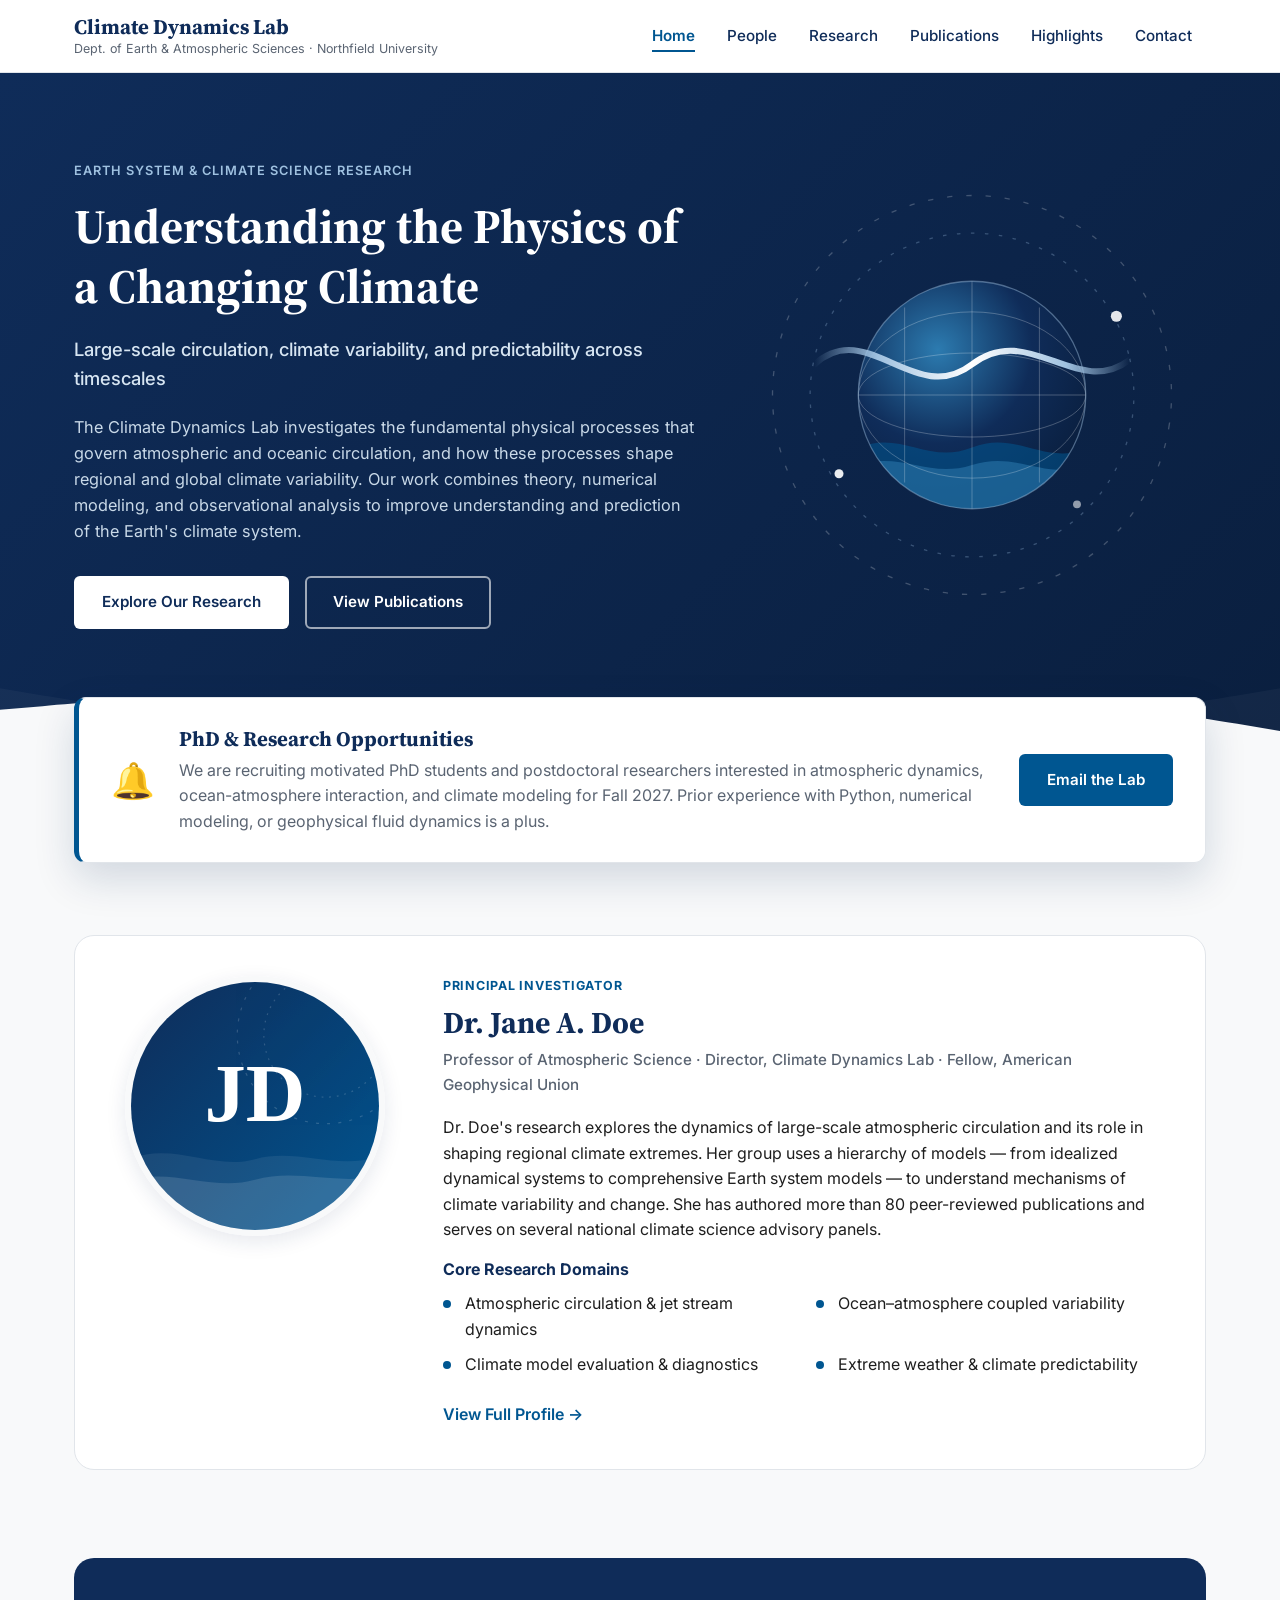
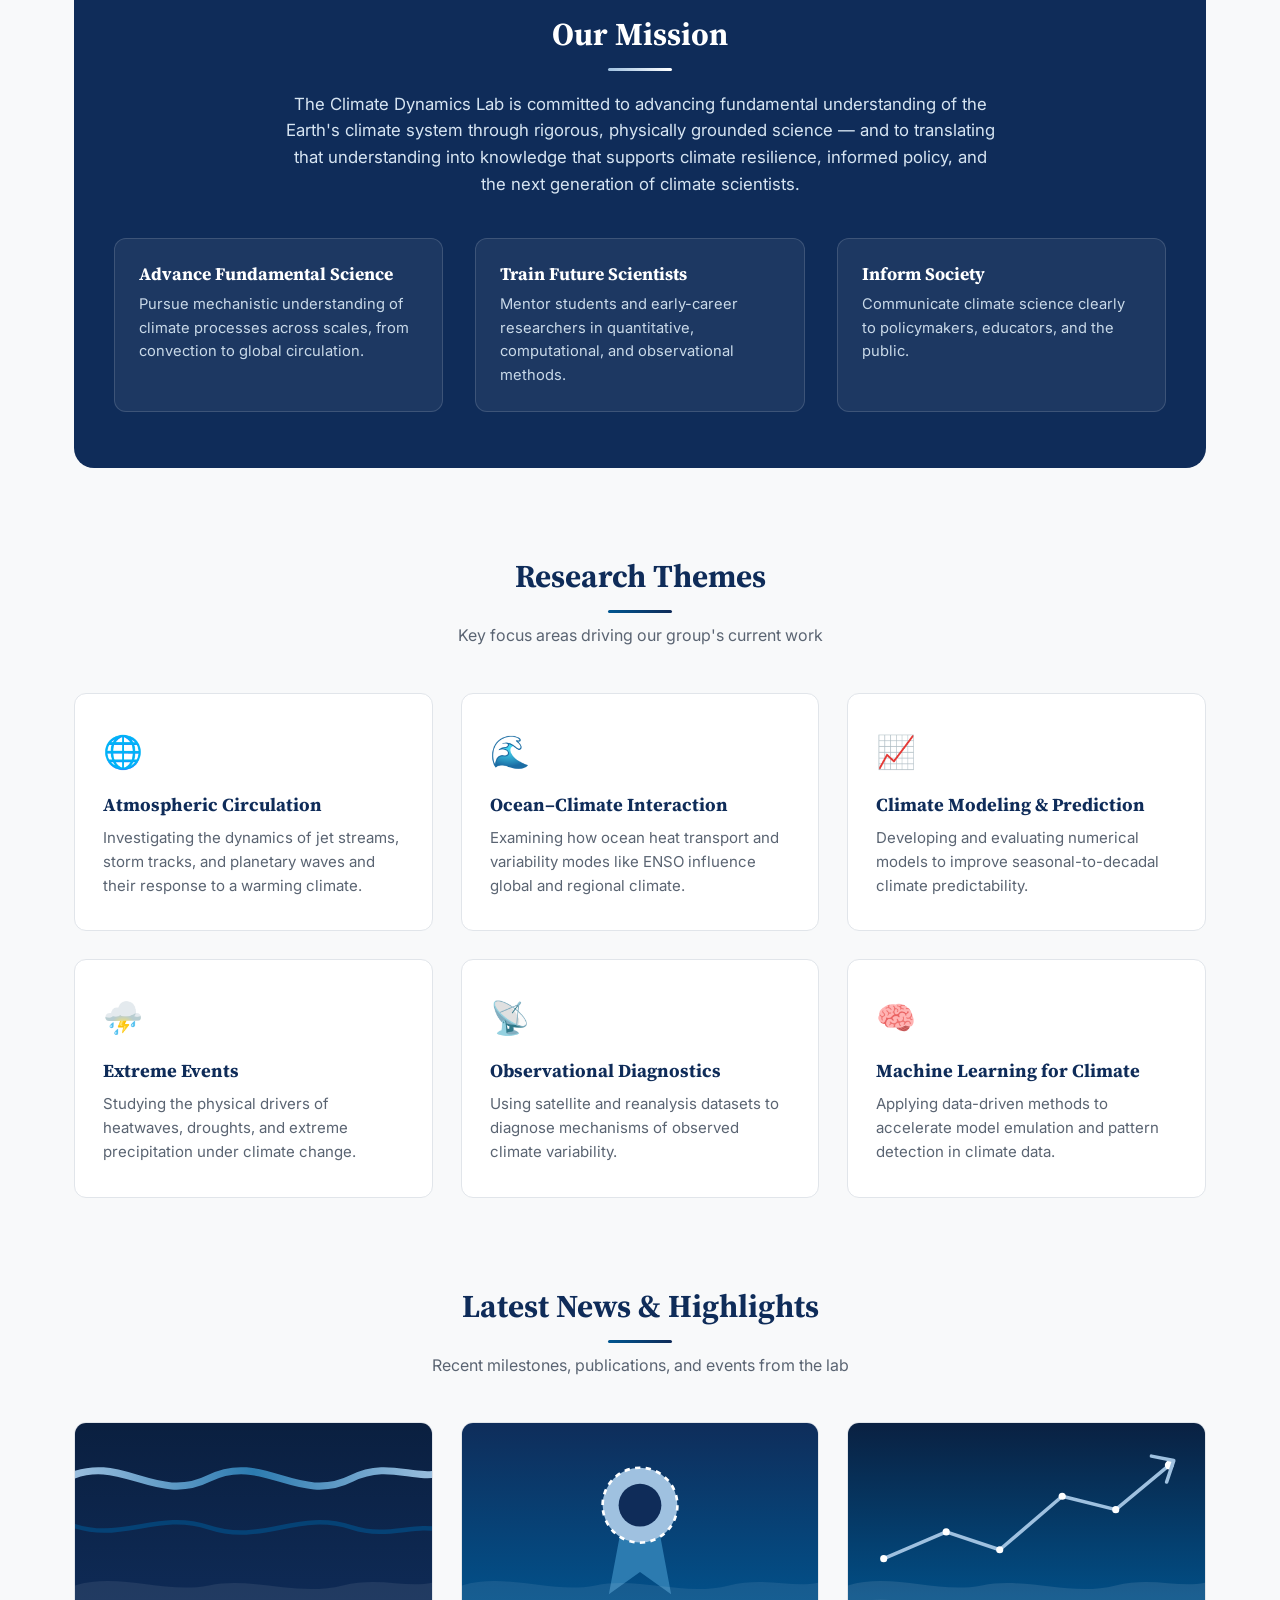
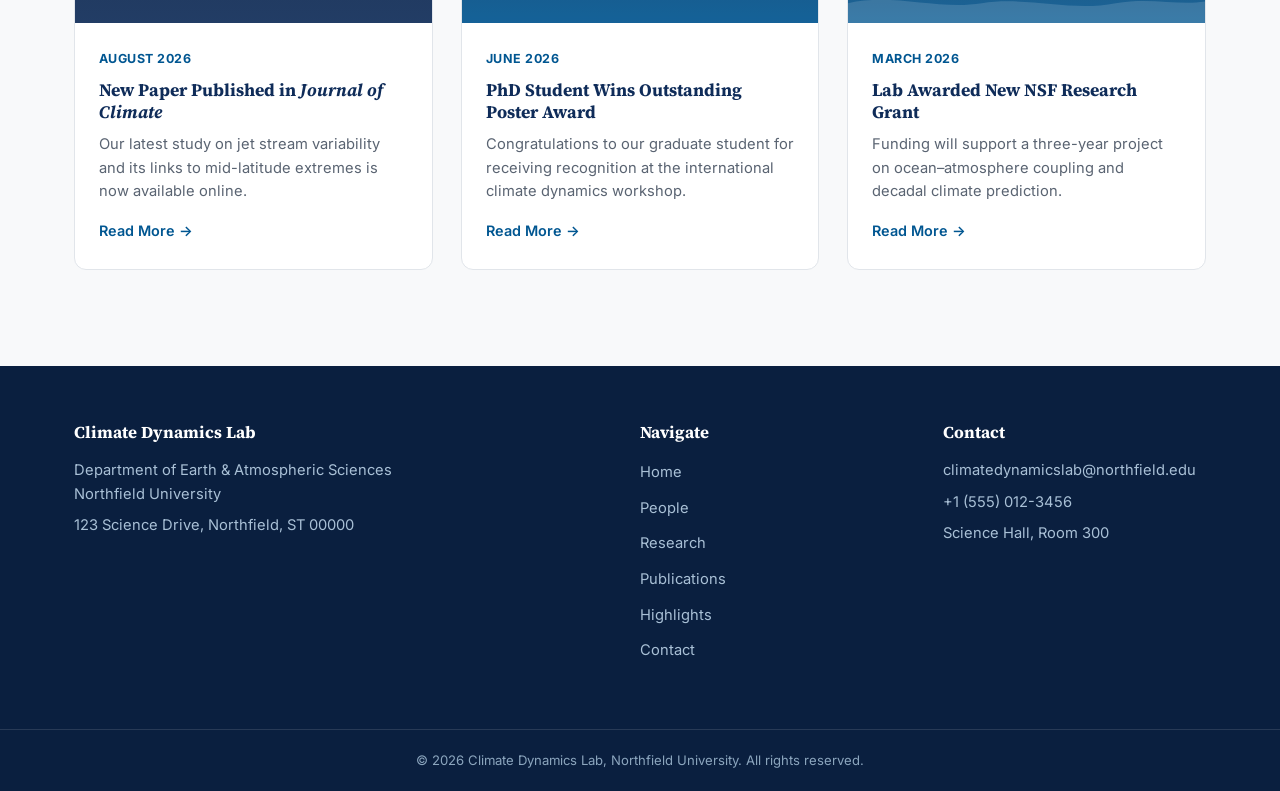
==== commit 3d6239ee: "Add Decap CMS admin panel and convert People page to data-driven rendering" ====
--- a/index.html
+++ b/index.html
@@ -308,5 +308,19 @@
   </footer>
 
   <script src="js/main.js" defer></script>
+  <script src="https://identity.netlify.com/v1/netlify-identity-widget.js" defer></script>
+  <script>
+    window.addEventListener('DOMContentLoaded', function () {
+      if (window.netlifyIdentity) {
+        window.netlifyIdentity.on('init', function (user) {
+          if (!user) {
+            window.netlifyIdentity.on('login', function () {
+              document.location.href = '/admin/';
+            });
+          }
+        });
+      }
+    });
+  </script>
 </body>
 </html>
--- a/css/style.css
+++ b/css/style.css
@@ -904,6 +904,18 @@
   box-shadow: var(--shadow-sm);
 }
 
+/* Auto-generated fallback avatar for people added via the CMS without a
+   photo yet — a colored initials circle instead of a broken image. */
+.member-photo-initials {
+  display: flex;
+  align-items: center;
+  justify-content: center;
+  color: var(--color-white);
+  font-family: var(--font-heading);
+  font-weight: 700;
+  font-size: 1.8rem;
+}
+
 .member-card h3 {
   font-size: 1.1rem;
   margin-bottom: 4px;
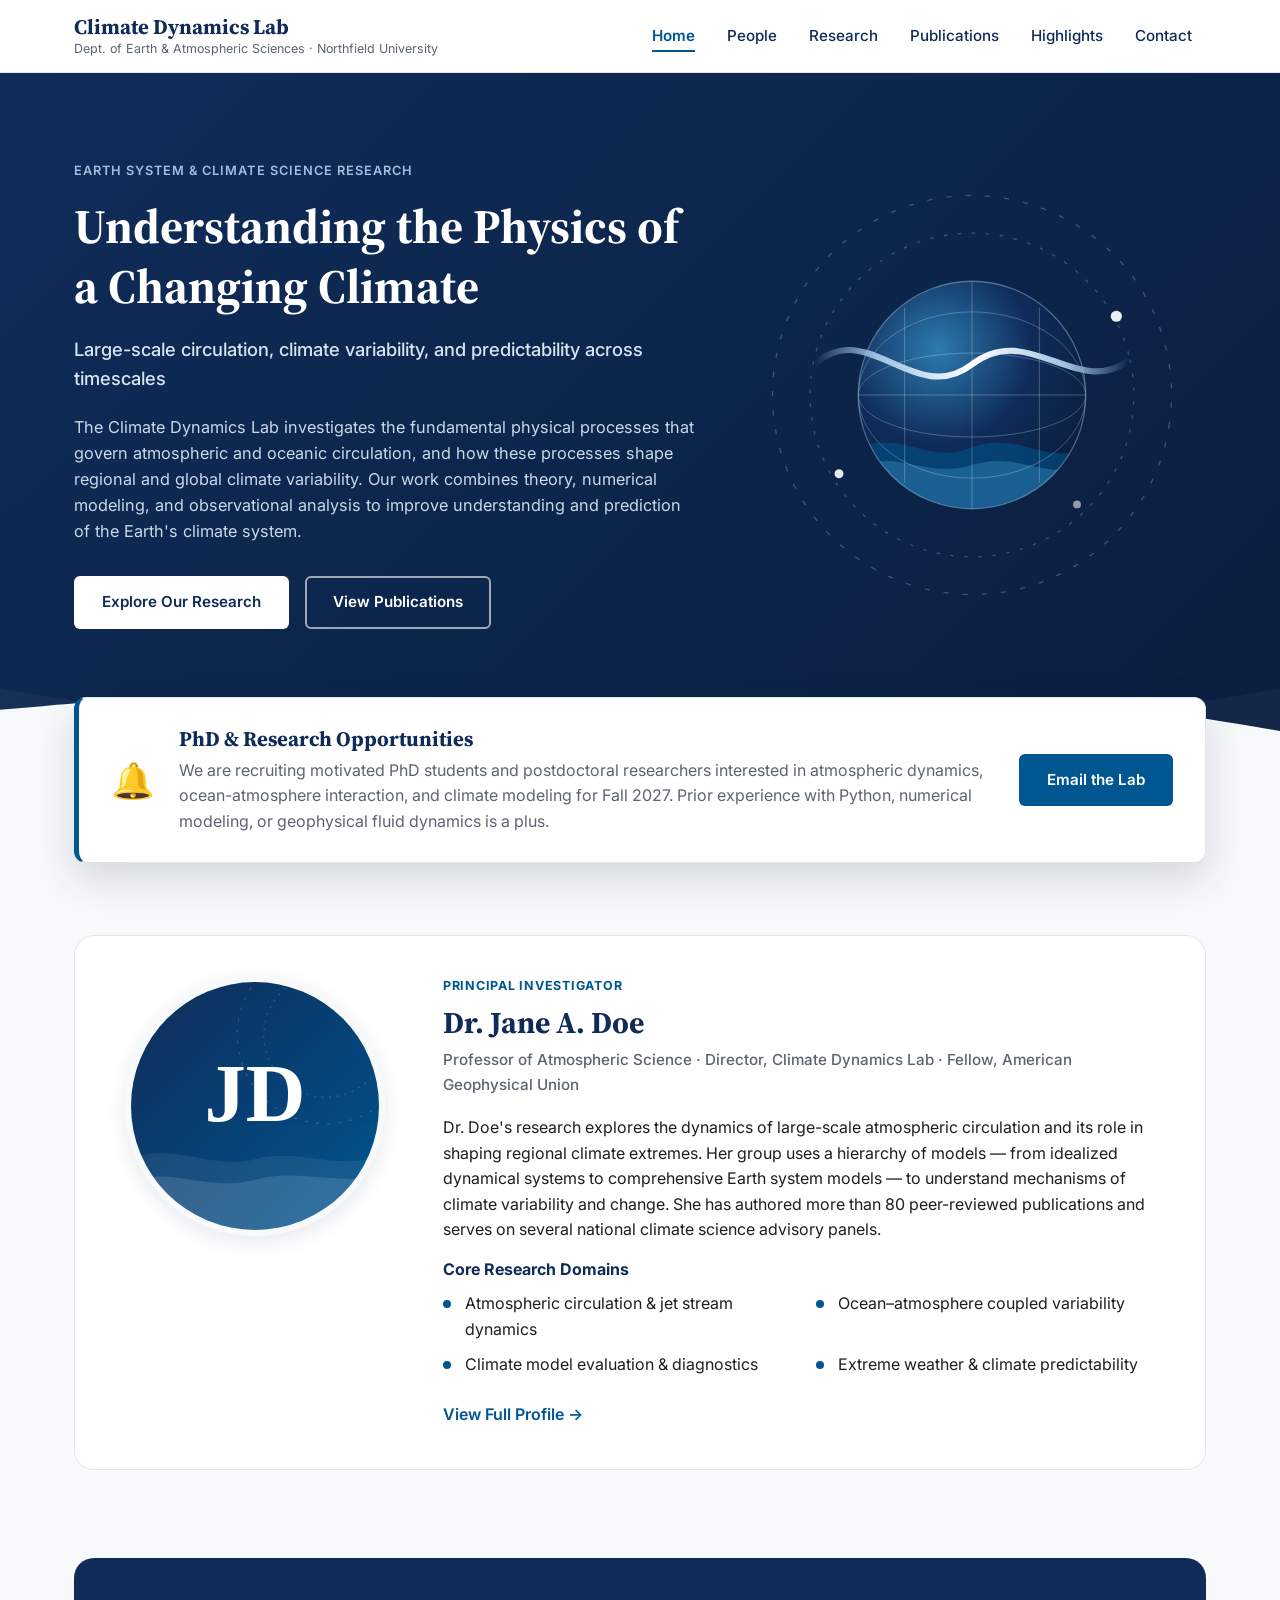
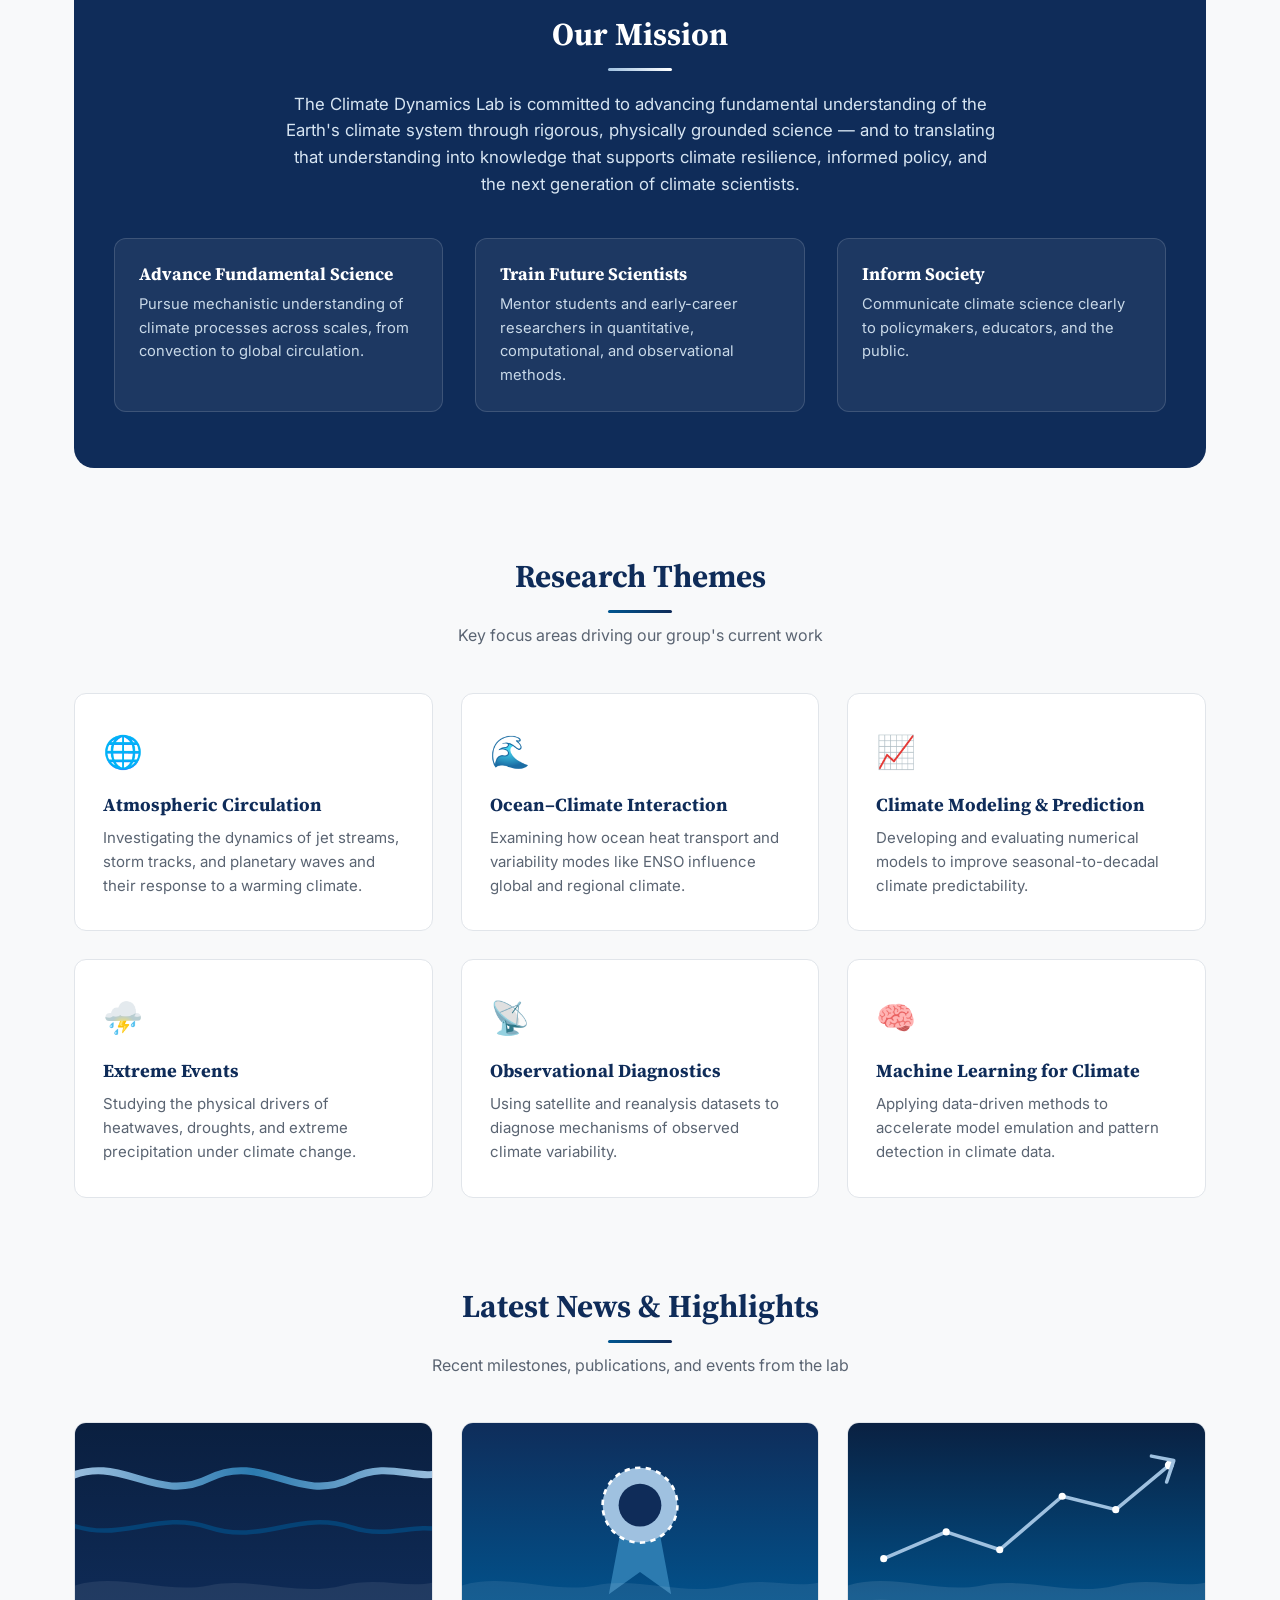
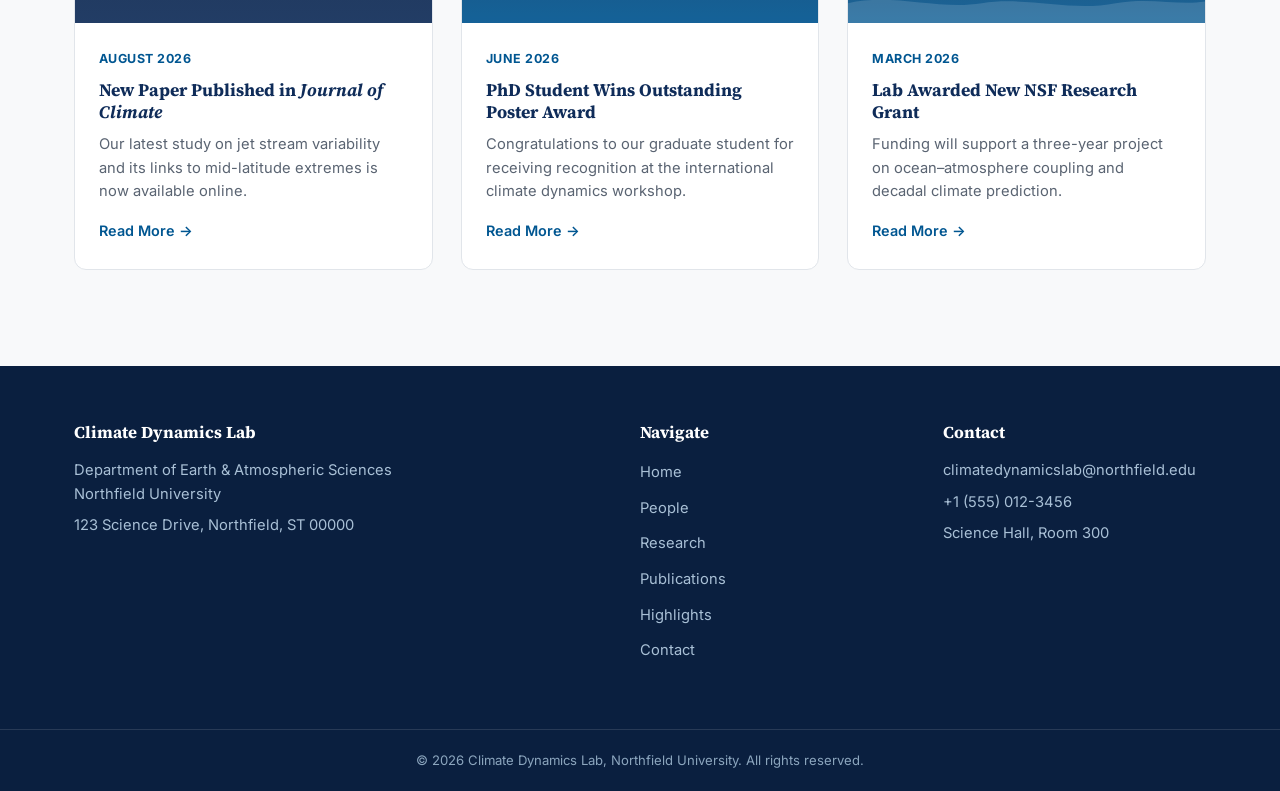
==== commit f3bcfbde: "Switch CMS auth to Netlify's GitHub OAuth proxy instead of Git Gateway" ====
--- a/index.html
+++ b/index.html
@@ -308,19 +308,5 @@
   </footer>
 
   <script src="js/main.js" defer></script>
-  <script src="https://identity.netlify.com/v1/netlify-identity-widget.js" defer></script>
-  <script>
-    window.addEventListener('DOMContentLoaded', function () {
-      if (window.netlifyIdentity) {
-        window.netlifyIdentity.on('init', function (user) {
-          if (!user) {
-            window.netlifyIdentity.on('login', function () {
-              document.location.href = '/admin/';
-            });
-          }
-        });
-      }
-    });
-  </script>
 </body>
 </html>
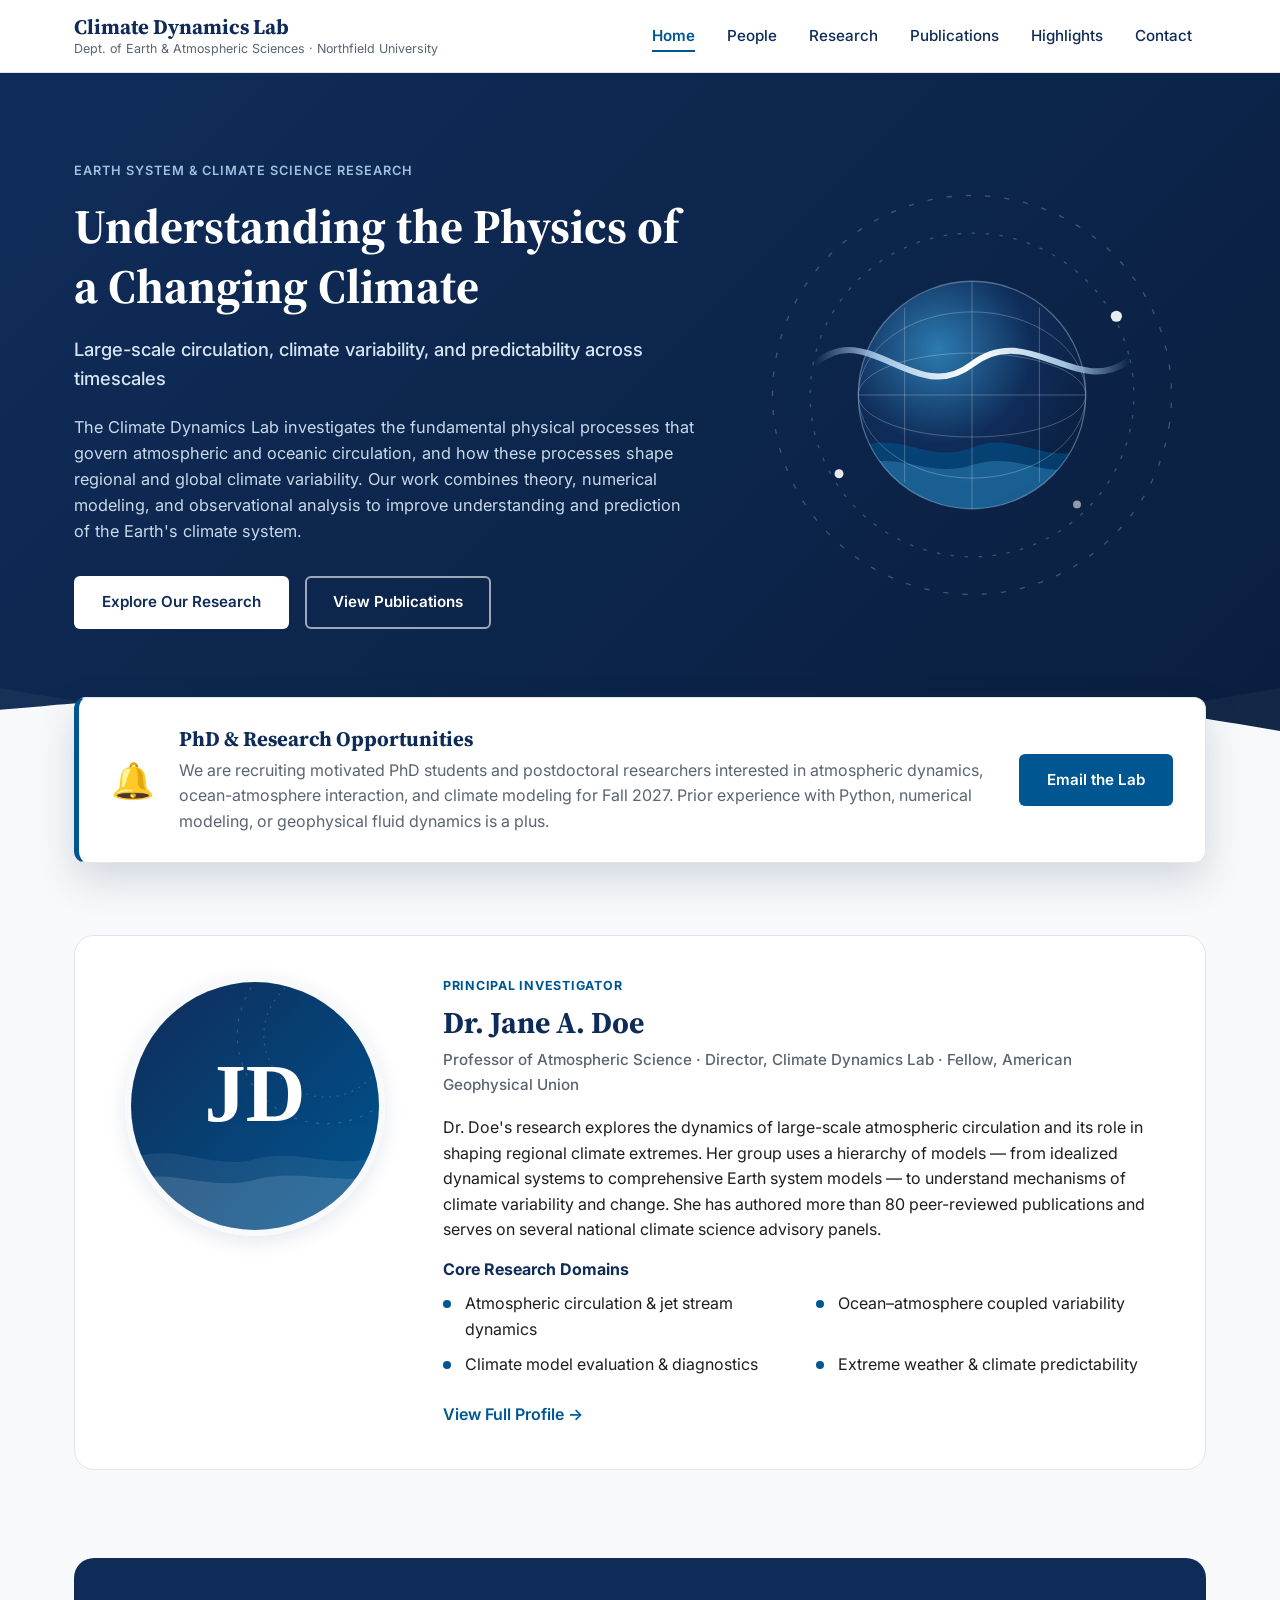
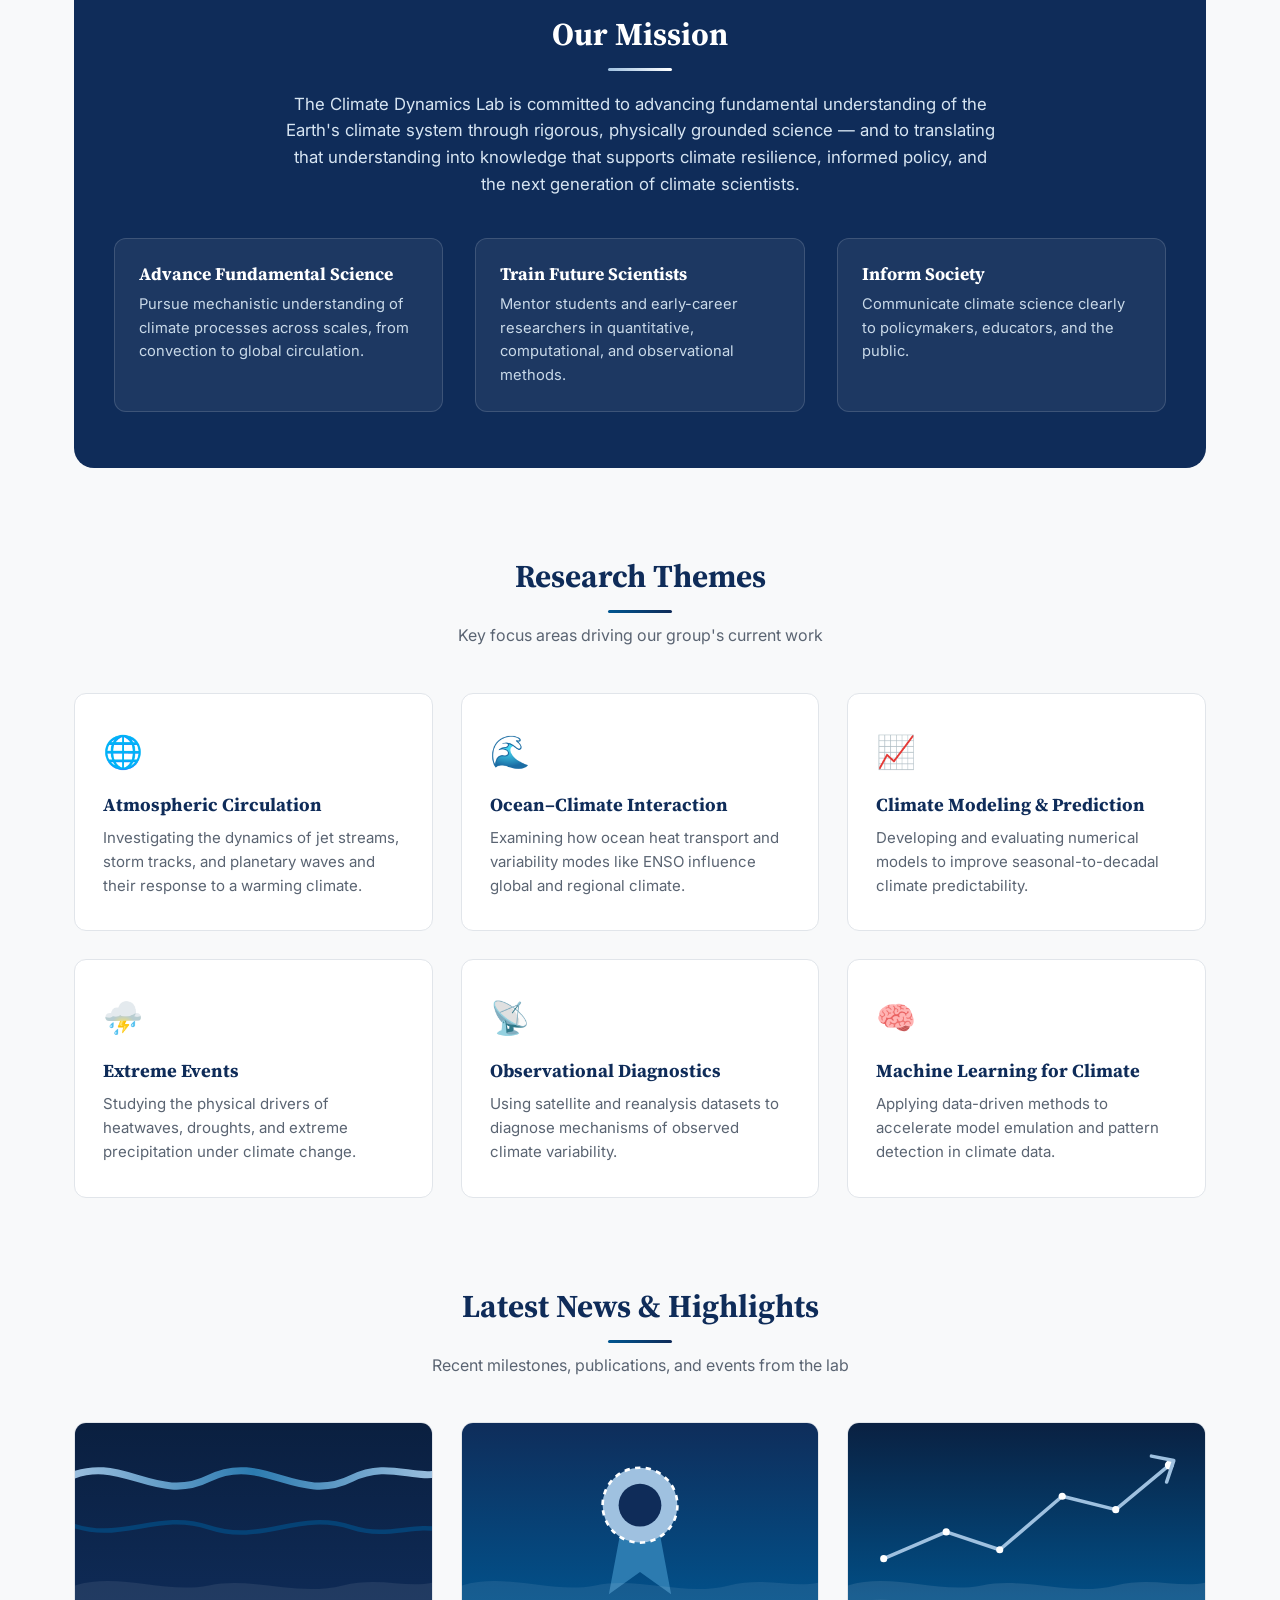
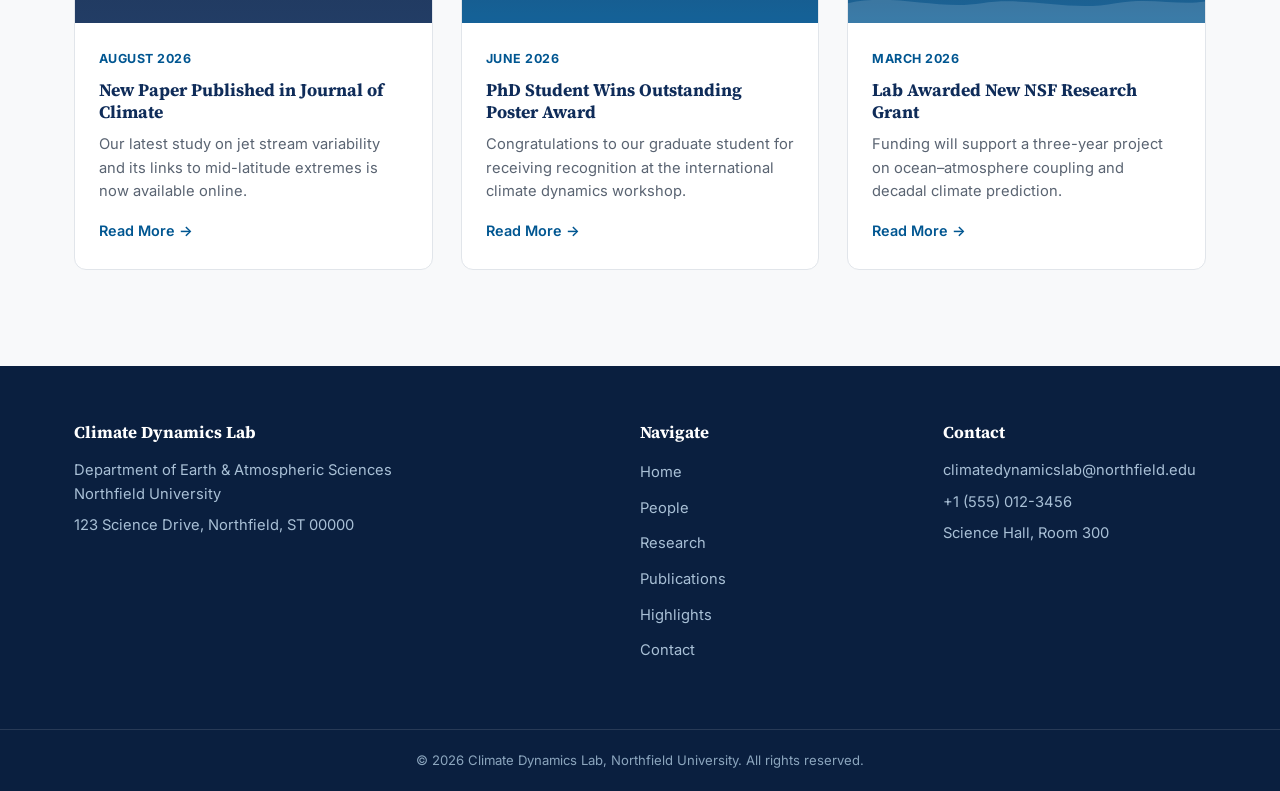
==== commit 0c2f0e7a: "Make Publications and Highlights CMS-editable via data-driven rendering" ====
--- a/index.html
+++ b/index.html
@@ -225,50 +225,7 @@
           <h2 id="news-heading">Latest News &amp; Highlights</h2>
           <p>Recent milestones, publications, and events from the lab</p>
         </div>
-        <div class="news-grid">
-          <article class="news-card reveal">
-            <img
-              src="images/news-jetstream.svg"
-              alt="Illustration of jet stream circulation, representing the new published paper"
-              class="news-image"
-              loading="lazy"
-            />
-            <div class="news-content">
-              <span class="news-date">August 2026</span>
-              <h3>New Paper Published in <em>Journal of Climate</em></h3>
-              <p>Our latest study on jet stream variability and its links to mid-latitude extremes is now available online.</p>
-              <a href="highlights.html" class="news-link">Read More &rarr;</a>
-            </div>
-          </article>
-          <article class="news-card reveal">
-            <img
-              src="images/news-award.svg"
-              alt="Illustration of an award medal, representing the student poster award"
-              class="news-image"
-              loading="lazy"
-            />
-            <div class="news-content">
-              <span class="news-date">June 2026</span>
-              <h3>PhD Student Wins Outstanding Poster Award</h3>
-              <p>Congratulations to our graduate student for receiving recognition at the international climate dynamics workshop.</p>
-              <a href="highlights.html" class="news-link">Read More &rarr;</a>
-            </div>
-          </article>
-          <article class="news-card reveal">
-            <img
-              src="images/news-grant.svg"
-              alt="Illustration of an upward funding trend line over ocean waves, representing the new research grant"
-              class="news-image"
-              loading="lazy"
-            />
-            <div class="news-content">
-              <span class="news-date">March 2026</span>
-              <h3>Lab Awarded New NSF Research Grant</h3>
-              <p>Funding will support a three-year project on ocean&ndash;atmosphere coupling and decadal climate prediction.</p>
-              <a href="highlights.html" class="news-link">Read More &rarr;</a>
-            </div>
-          </article>
-        </div>
+        <div class="news-grid" id="home-news-grid"></div>
       </section>
 
     </div>
@@ -308,5 +265,6 @@
   </footer>
 
   <script src="js/main.js" defer></script>
+  <script src="js/highlights-render.js" defer></script>
 </body>
 </html>
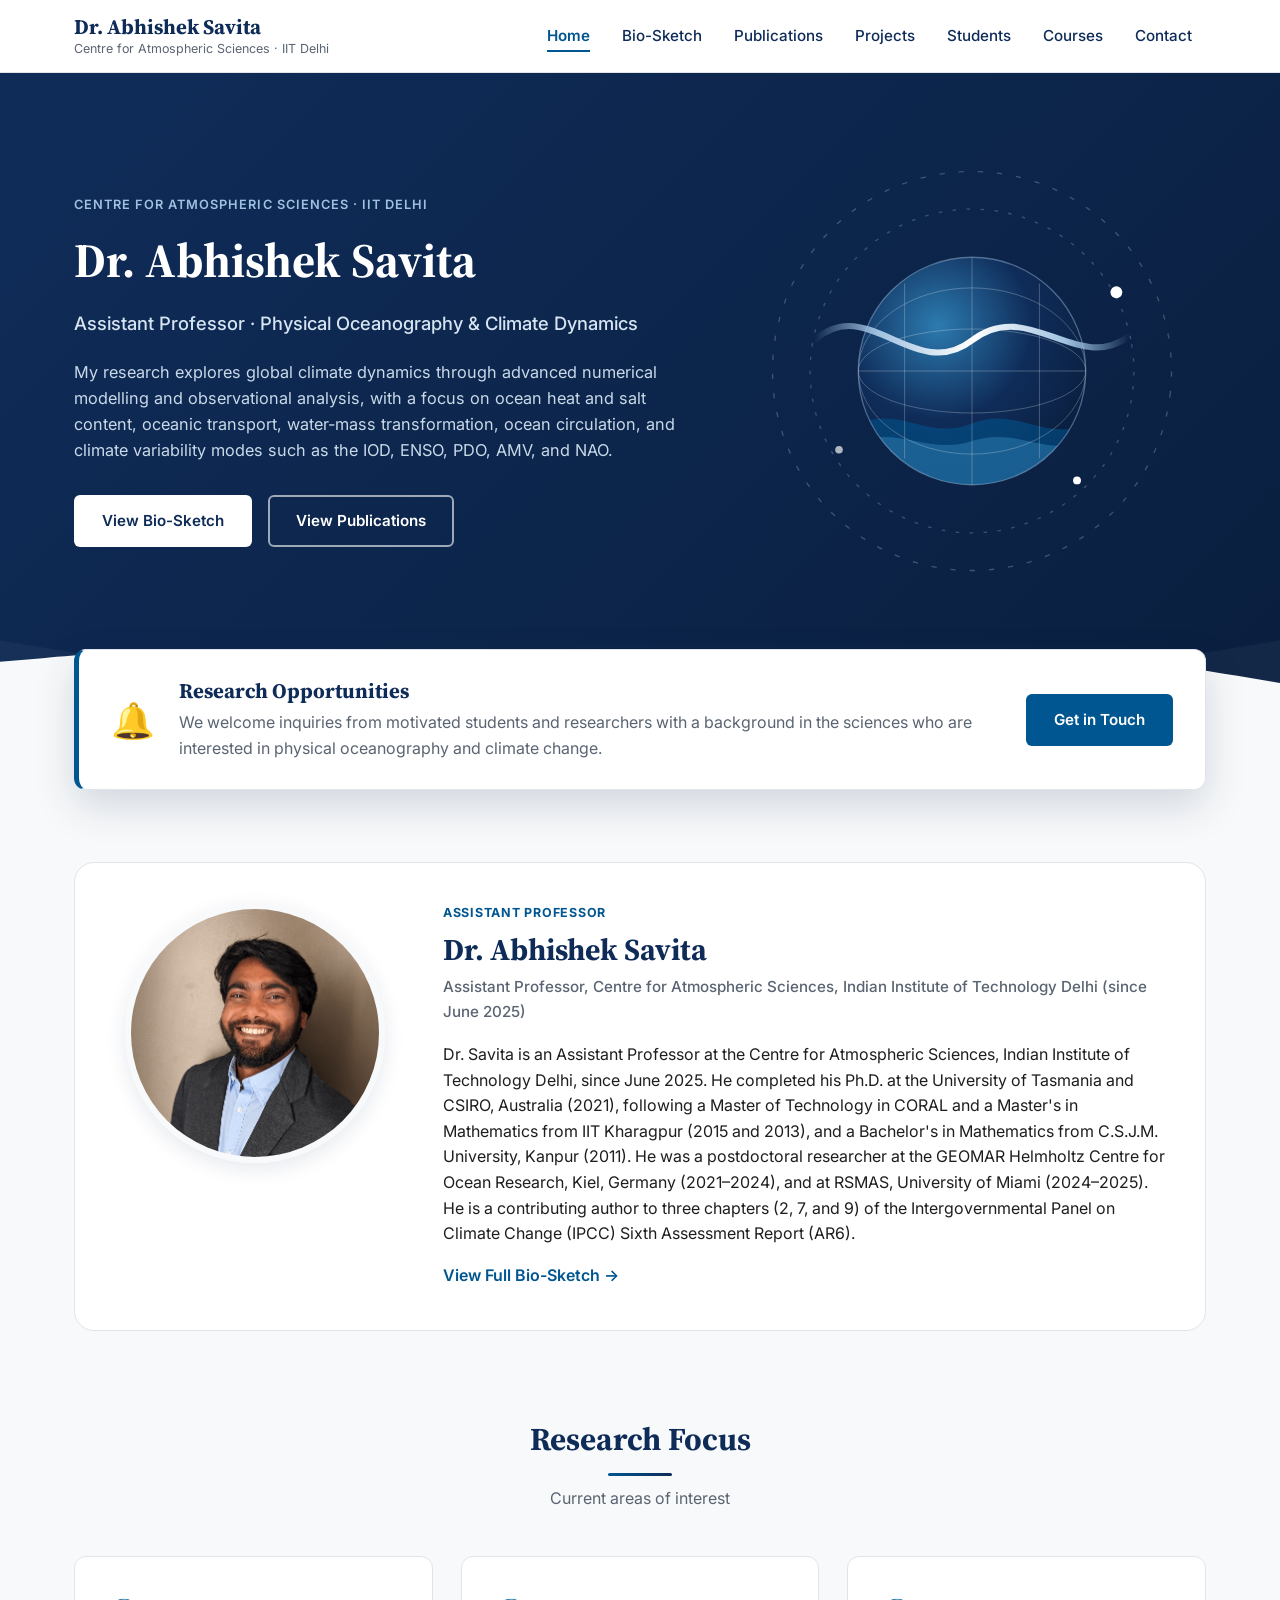
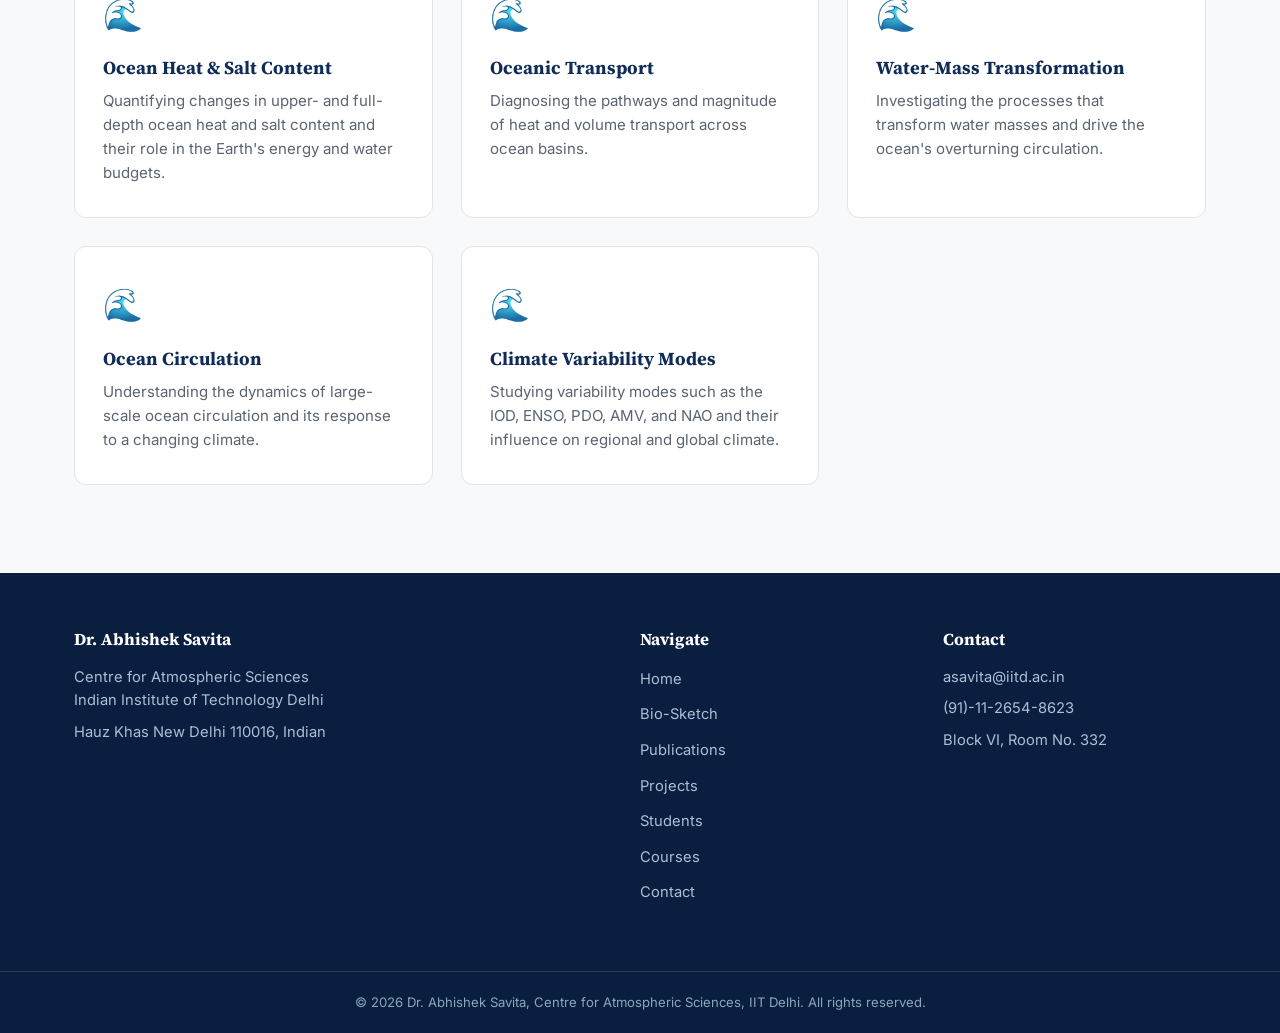
==== commit 8bef6dae: "Rebuild site content to match Dr. Abhishek Savita's IIT Delhi homepage Replace the fictional "Climat" ====
--- a/index.html
+++ b/index.html
@@ -3,8 +3,8 @@
 <head>
   <meta charset="UTF-8" />
   <meta name="viewport" content="width=device-width, initial-scale=1.0" />
-  <title>Climate Dynamics Lab | Department of Earth &amp; Atmospheric Sciences</title>
-  <meta name="description" content="The Climate Dynamics Lab studies large-scale atmospheric and ocean circulation, climate variability, and the physics of a changing climate system." />
+  <title>Dr. Abhishek Savita | Centre for Atmospheric Sciences, IIT Delhi</title>
+  <meta name="description" content="Dr. Abhishek Savita is an Assistant Professor at the Centre for Atmospheric Sciences, IIT Delhi, studying ocean circulation, ocean heat content, and climate variability." />
   <link rel="preconnect" href="https://fonts.googleapis.com">
   <link rel="preconnect" href="https://fonts.gstatic.com" crossorigin>
   <link href="https://fonts.googleapis.com/css2?family=Inter:wght@400;500;600;700;800&family=Source+Serif+4:wght@600;700&display=swap" rel="stylesheet">
@@ -17,8 +17,8 @@
     <div class="container header-inner">
       <div class="brand">
         <a href="index.html" class="brand-link">
-          <span class="brand-title">Climate Dynamics Lab</span>
-          <span class="brand-subtitle">Dept. of Earth &amp; Atmospheric Sciences · Northfield University</span>
+          <span class="brand-title">Dr. Abhishek Savita</span>
+          <span class="brand-subtitle">Centre for Atmospheric Sciences &middot; IIT Delhi</span>
         </a>
       </div>
 
@@ -31,10 +31,11 @@
       <nav class="primary-nav" id="primaryNav" aria-label="Primary">
         <ul>
           <li><a href="index.html" class="active">Home</a></li>
-          <li><a href="people.html">People</a></li>
-          <li><a href="research.html">Research</a></li>
+          <li><a href="biosketch.html">Bio-Sketch</a></li>
           <li><a href="publications.html">Publications</a></li>
-          <li><a href="highlights.html">Highlights</a></li>
+          <li><a href="projects.html">Projects</a></li>
+          <li><a href="students.html">Students</a></li>
+          <li><a href="courses.html">Courses</a></li>
           <li><a href="contact.html">Contact</a></li>
         </ul>
       </nav>
@@ -47,17 +48,17 @@
     <section class="hero">
       <div class="container hero-grid">
         <div class="hero-text">
-          <p class="hero-eyebrow">Earth System &amp; Climate Science Research</p>
-          <h1 class="hero-title">Understanding the Physics of a Changing Climate</h1>
-          <p class="hero-subtitle">Large-scale circulation, climate variability, and predictability across timescales</p>
+          <p class="hero-eyebrow">Centre for Atmospheric Sciences &middot; IIT Delhi</p>
+          <h1 class="hero-title">Dr. Abhishek Savita</h1>
+          <p class="hero-subtitle">Assistant Professor &middot; Physical Oceanography &amp; Climate Dynamics</p>
           <p class="hero-intro">
-            The Climate Dynamics Lab investigates the fundamental physical processes that govern
-            atmospheric and oceanic circulation, and how these processes shape regional and global
-            climate variability. Our work combines theory, numerical modeling, and observational
-            analysis to improve understanding and prediction of the Earth's climate system.
+            My research explores global climate dynamics through advanced numerical modelling and
+            observational analysis, with a focus on ocean heat and salt content, oceanic transport,
+            water-mass transformation, ocean circulation, and climate variability modes such as the
+            IOD, ENSO, PDO, AMV, and NAO.
           </p>
           <div class="hero-actions">
-            <a href="research.html" class="btn btn-primary">Explore Our Research</a>
+            <a href="biosketch.html" class="btn btn-primary">View Bio-Sketch</a>
             <a href="publications.html" class="btn btn-outline">View Publications</a>
           </div>
         </div>
@@ -83,149 +84,48 @@
       <section class="announcement reveal" aria-labelledby="announcement-heading">
         <div class="announcement-icon" aria-hidden="true">&#128276;</div>
         <div class="announcement-content">
-          <h2 id="announcement-heading">PhD &amp; Research Opportunities</h2>
-          <p>
-            We are recruiting motivated PhD students and postdoctoral researchers interested in
-            atmospheric dynamics, ocean-atmosphere interaction, and climate modeling for Fall 2027.
-            Prior experience with Python, numerical modeling, or geophysical fluid dynamics is a plus.
-          </p>
+          <h2 id="announcement-heading">Research Opportunities</h2>
+          <p id="announcement-text"></p>
         </div>
         <div class="announcement-action">
-          <a href="mailto:climatedynamicslab@northfield.edu?subject=PhD%20Opportunity%20Inquiry" class="btn btn-accent">
-            Email the Lab
+          <a href="mailto:asavita@iitd.ac.in?subject=Research%20Opportunity%20Inquiry" class="btn btn-accent" id="announcement-email-link">
+            Get in Touch
           </a>
         </div>
       </section>
 
-      <!-- ===== Lead Researcher Profile ===== -->
+      <!-- ===== Profile ===== -->
       <section class="profile-section" aria-labelledby="profile-heading">
         <div class="profile-grid">
           <div class="profile-image-wrap">
             <img
-              src="images/avatar-pi.svg"
-              alt="Avatar illustration for Dr. Jane A. Doe, Principal Investigator"
+              id="home-photo"
+              src="images/uploads/abhishek-savita.png"
+              alt="Photograph of Dr. Abhishek Savita"
               class="profile-image"
               loading="lazy"
             />
           </div>
           <div class="profile-content">
-            <p class="profile-eyebrow">Principal Investigator</p>
-            <h2 id="profile-heading">Dr. Jane A. Doe</h2>
-            <p class="profile-titles">
-              Professor of Atmospheric Science &middot; Director, Climate Dynamics Lab &middot;
-              Fellow, American Geophysical Union
-            </p>
-            <p class="profile-bio">
-              Dr. Doe's research explores the dynamics of large-scale atmospheric circulation and
-              its role in shaping regional climate extremes. Her group uses a hierarchy of models —
-              from idealized dynamical systems to comprehensive Earth system models — to understand
-              mechanisms of climate variability and change. She has authored more than 80
-              peer-reviewed publications and serves on several national climate science advisory panels.
-            </p>
-            <h3 class="profile-subheading">Core Research Domains</h3>
-            <ul class="profile-domains">
-              <li>Atmospheric circulation &amp; jet stream dynamics</li>
-              <li>Ocean&ndash;atmosphere coupled variability</li>
-              <li>Climate model evaluation &amp; diagnostics</li>
-              <li>Extreme weather &amp; climate predictability</li>
-            </ul>
-            <a href="people.html#jane-doe" class="profile-link">
-              View Full Profile &rarr;
+            <p class="profile-eyebrow">Assistant Professor</p>
+            <h2 id="profile-heading">Dr. Abhishek Savita</h2>
+            <p class="profile-titles" id="home-position"></p>
+            <p class="profile-bio" id="home-bio"></p>
+            <div class="member-links" id="home-profile-links"></div>
+            <a href="biosketch.html" class="profile-link">
+              View Full Bio-Sketch &rarr;
             </a>
           </div>
         </div>
       </section>
 
-      <!-- ===== Mission Statement ===== -->
-      <section class="mission" aria-labelledby="mission-heading">
-        <h2 id="mission-heading">Our Mission</h2>
-        <p>
-          The Climate Dynamics Lab is committed to advancing fundamental understanding of the
-          Earth's climate system through rigorous, physically grounded science &mdash; and to
-          translating that understanding into knowledge that supports climate resilience,
-          informed policy, and the next generation of climate scientists.
-        </p>
-        <div class="mission-points">
-          <div class="mission-point reveal">
-            <h3>Advance Fundamental Science</h3>
-            <p>Pursue mechanistic understanding of climate processes across scales, from convection to global circulation.</p>
-          </div>
-          <div class="mission-point reveal">
-            <h3>Train Future Scientists</h3>
-            <p>Mentor students and early-career researchers in quantitative, computational, and observational methods.</p>
-          </div>
-          <div class="mission-point reveal">
-            <h3>Inform Society</h3>
-            <p>Communicate climate science clearly to policymakers, educators, and the public.</p>
-          </div>
-        </div>
-      </section>
-
-      <!-- ===== Research Themes Grid ===== -->
+      <!-- ===== Research Focus ===== -->
       <section class="research-themes" aria-labelledby="themes-heading">
         <div class="section-heading">
-          <h2 id="themes-heading">Research Themes</h2>
-          <p>Key focus areas driving our group's current work</p>
+          <h2 id="themes-heading">Research Focus</h2>
+          <p>Current areas of interest</p>
         </div>
-        <div class="themes-grid">
-          <article class="theme-card reveal">
-            <div class="theme-icon" aria-hidden="true">&#127760;</div>
-            <h3>Atmospheric Circulation</h3>
-            <p>
-              Investigating the dynamics of jet streams, storm tracks, and planetary waves and
-              their response to a warming climate.
-            </p>
-          </article>
-          <article class="theme-card reveal">
-            <div class="theme-icon" aria-hidden="true">&#127754;</div>
-            <h3>Ocean&ndash;Climate Interaction</h3>
-            <p>
-              Examining how ocean heat transport and variability modes like ENSO influence
-              global and regional climate.
-            </p>
-          </article>
-          <article class="theme-card reveal">
-            <div class="theme-icon" aria-hidden="true">&#128200;</div>
-            <h3>Climate Modeling &amp; Prediction</h3>
-            <p>
-              Developing and evaluating numerical models to improve seasonal-to-decadal
-              climate predictability.
-            </p>
-          </article>
-          <article class="theme-card reveal">
-            <div class="theme-icon" aria-hidden="true">&#9928;&#65039;</div>
-            <h3>Extreme Events</h3>
-            <p>
-              Studying the physical drivers of heatwaves, droughts, and extreme precipitation
-              under climate change.
-            </p>
-          </article>
-          <article class="theme-card reveal">
-            <div class="theme-icon" aria-hidden="true">&#128225;</div>
-            <h3>Observational Diagnostics</h3>
-            <p>
-              Using satellite and reanalysis datasets to diagnose mechanisms of observed
-              climate variability.
-            </p>
-          </article>
-          <article class="theme-card reveal">
-            <div class="theme-icon" aria-hidden="true">&#129504;</div>
-            <h3>Machine Learning for Climate</h3>
-            <p>
-              Applying data-driven methods to accelerate model emulation and pattern
-              detection in climate data.
-            </p>
-          </article>
-        </div>
-      </section>
-
-      <!-- ===== Latest News & Highlights Grid ===== -->
-      <section class="news-section" aria-labelledby="news-heading">
-        <div class="section-heading">
-          <h2 id="news-heading">Latest News &amp; Highlights</h2>
-          <p>Recent milestones, publications, and events from the lab</p>
-        </div>
-        <div class="news-grid" id="home-news-grid"></div>
+        <div class="themes-grid" id="research-focus-grid"></div>
       </section>
 
     </div>
@@ -235,36 +135,37 @@
   <footer class="site-footer">
     <div class="container footer-inner">
       <div class="footer-col footer-about">
-        <h3>Climate Dynamics Lab</h3>
-        <p>Department of Earth &amp; Atmospheric Sciences<br />Northfield University</p>
-        <p>123 Science Drive, Northfield, ST 00000</p>
+        <h3>Dr. Abhishek Savita</h3>
+        <p>Centre for Atmospheric Sciences<br />Indian Institute of Technology Delhi</p>
+        <p>Hauz Khas New Delhi 110016, Indian</p>
       </div>
       <div class="footer-col footer-nav">
         <h3>Navigate</h3>
         <ul>
           <li><a href="index.html">Home</a></li>
-          <li><a href="people.html">People</a></li>
-          <li><a href="research.html">Research</a></li>
+          <li><a href="biosketch.html">Bio-Sketch</a></li>
           <li><a href="publications.html">Publications</a></li>
-          <li><a href="highlights.html">Highlights</a></li>
+          <li><a href="projects.html">Projects</a></li>
+          <li><a href="students.html">Students</a></li>
+          <li><a href="courses.html">Courses</a></li>
           <li><a href="contact.html">Contact</a></li>
         </ul>
       </div>
       <div class="footer-col footer-contact">
         <h3>Contact</h3>
-        <p><a href="mailto:climatedynamicslab@northfield.edu">climatedynamicslab@northfield.edu</a></p>
-        <p>+1 (555) 012-3456</p>
-        <p>Science Hall, Room 300</p>
+        <p><a href="mailto:asavita@iitd.ac.in">asavita@iitd.ac.in</a></p>
+        <p>(91)-11-2654-8623</p>
+        <p>Block VI, Room No. 332</p>
       </div>
     </div>
     <div class="footer-bottom">
       <div class="container">
-        <p>&copy; 2026 Climate Dynamics Lab, Northfield University. All rights reserved.</p>
+        <p>&copy; 2026 Dr. Abhishek Savita, Centre for Atmospheric Sciences, IIT Delhi. All rights reserved.</p>
       </div>
     </div>
   </footer>
 
   <script src="js/main.js" defer></script>
-  <script src="js/highlights-render.js" defer></script>
+  <script src="js/home-render.js" defer></script>
 </body>
 </html>
--- a/css/style.css
+++ b/css/style.css
@@ -1,5 +1,5 @@
 /* ==========================================================================
-   Climate Dynamics Lab — Base Stylesheet
+   Dr. Abhishek Savita — Base Stylesheet
    ========================================================================== */
 
 /* ---------- 1. CSS Variables & Palette ---------- */
@@ -1206,6 +1206,29 @@
   resize: vertical;
 }
 
+.form-status {
+  margin-bottom: 20px;
+  padding: 12px 14px;
+  border-radius: var(--radius-sm);
+  font-size: 0.9rem;
+  font-weight: 600;
+  background-color: var(--color-bg);
+  border: 1px solid var(--color-border);
+  color: var(--color-text);
+}
+
+.form-status-success {
+  background-color: #E6F4EA;
+  border-color: #A8D5B5;
+  color: #1E7A34;
+}
+
+.form-status-error {
+  background-color: #FCE8E6;
+  border-color: #F3B4AE;
+  color: #B3261E;
+}
+
 .map-wrap {
   margin-bottom: 72px;
 }
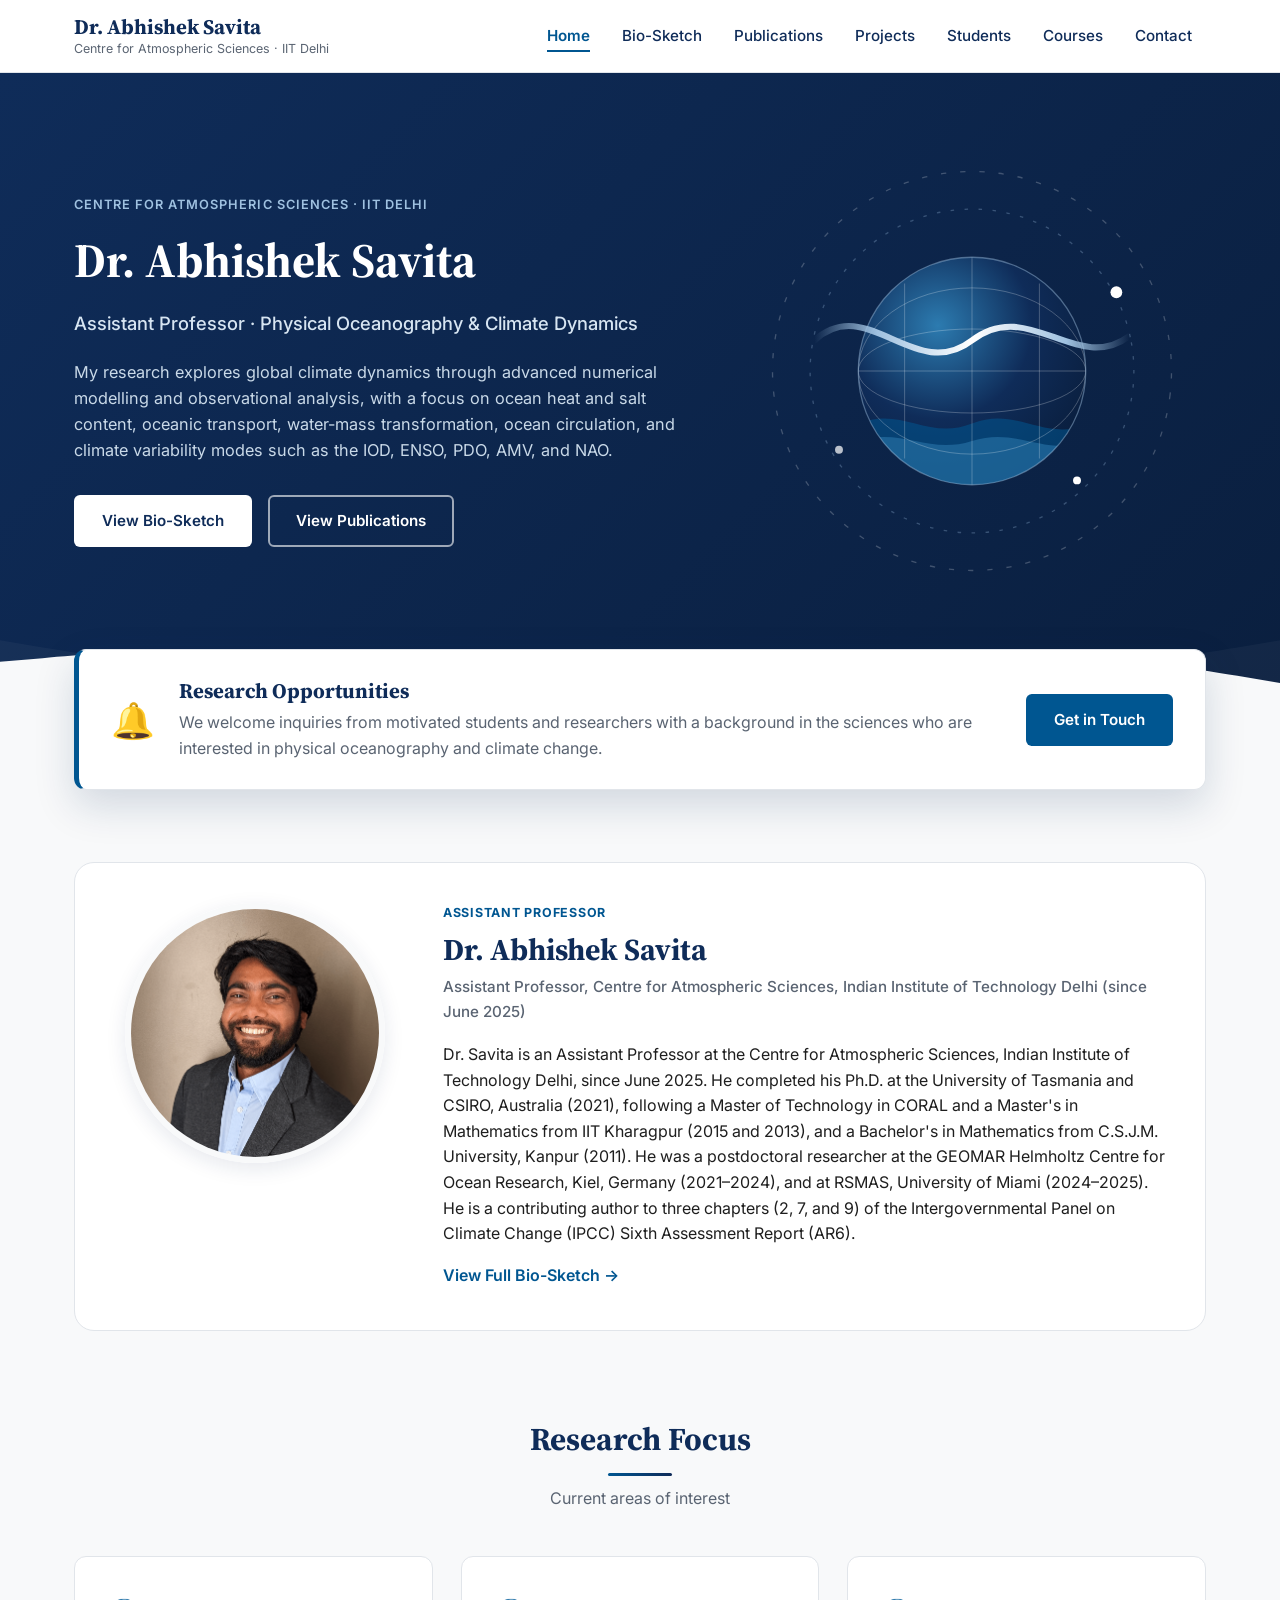
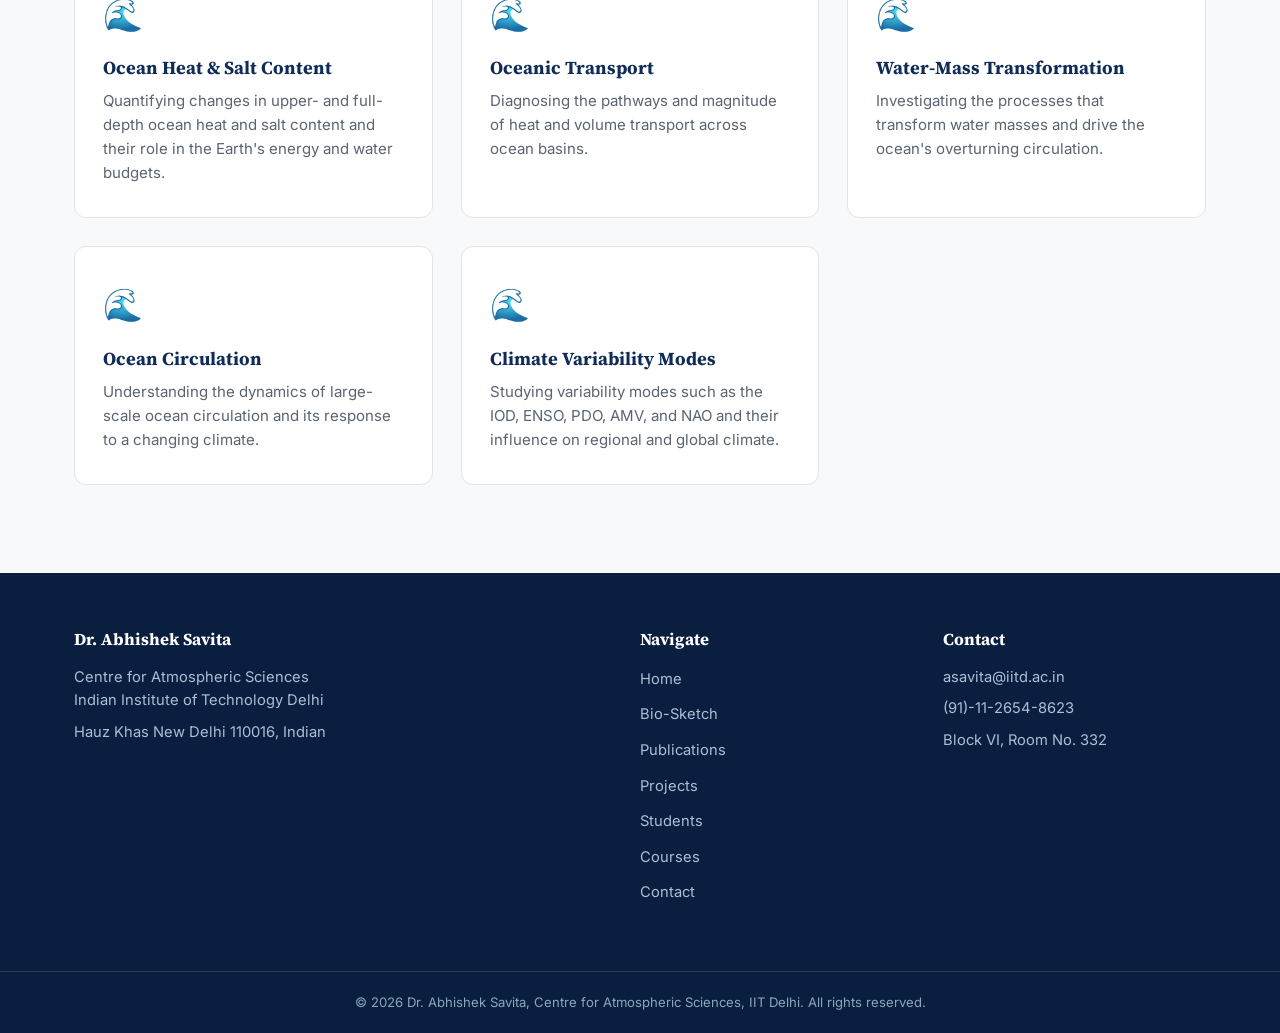
==== commit 9199c47a: "Make site-wide identity/hero content admin-editable and fix contact form Extend the CMS so identity " ====
--- a/index.html
+++ b/index.html
@@ -17,8 +17,8 @@
     <div class="container header-inner">
       <div class="brand">
         <a href="index.html" class="brand-link">
-          <span class="brand-title">Dr. Abhishek Savita</span>
-          <span class="brand-subtitle">Centre for Atmospheric Sciences &middot; IIT Delhi</span>
+          <span class="brand-title" id="site-brand-title">Dr. Abhishek Savita</span>
+          <span class="brand-subtitle" id="site-brand-subtitle">Centre for Atmospheric Sciences &middot; IIT Delhi</span>
         </a>
       </div>
 
@@ -48,10 +48,10 @@
     <section class="hero">
       <div class="container hero-grid">
         <div class="hero-text">
-          <p class="hero-eyebrow">Centre for Atmospheric Sciences &middot; IIT Delhi</p>
-          <h1 class="hero-title">Dr. Abhishek Savita</h1>
-          <p class="hero-subtitle">Assistant Professor &middot; Physical Oceanography &amp; Climate Dynamics</p>
-          <p class="hero-intro">
+          <p class="hero-eyebrow" id="hero-eyebrow">Centre for Atmospheric Sciences &middot; IIT Delhi</p>
+          <h1 class="hero-title" id="hero-title">Dr. Abhishek Savita</h1>
+          <p class="hero-subtitle" id="hero-subtitle">Assistant Professor &middot; Physical Oceanography &amp; Climate Dynamics</p>
+          <p class="hero-intro" id="hero-intro">
             My research explores global climate dynamics through advanced numerical modelling and
             observational analysis, with a focus on ocean heat and salt content, oceanic transport,
             water-mass transformation, ocean circulation, and climate variability modes such as the
@@ -107,7 +107,7 @@
             />
           </div>
           <div class="profile-content">
-            <p class="profile-eyebrow">Assistant Professor</p>
+            <p class="profile-eyebrow" id="profile-eyebrow">Assistant Professor</p>
             <h2 id="profile-heading">Dr. Abhishek Savita</h2>
             <p class="profile-titles" id="home-position"></p>
             <p class="profile-bio" id="home-bio"></p>
@@ -123,7 +123,7 @@
       <section class="research-themes" aria-labelledby="themes-heading">
         <div class="section-heading">
           <h2 id="themes-heading">Research Focus</h2>
-          <p>Current areas of interest</p>
+          <p id="research-focus-subtitle">Current areas of interest</p>
         </div>
         <div class="themes-grid" id="research-focus-grid"></div>
       </section>
@@ -135,9 +135,9 @@
   <footer class="site-footer">
     <div class="container footer-inner">
       <div class="footer-col footer-about">
-        <h3>Dr. Abhishek Savita</h3>
-        <p>Centre for Atmospheric Sciences<br />Indian Institute of Technology Delhi</p>
-        <p>Hauz Khas New Delhi 110016, Indian</p>
+        <h3 id="footer-about-name">Dr. Abhishek Savita</h3>
+        <p id="footer-about-dept">Centre for Atmospheric Sciences<br />Indian Institute of Technology Delhi</p>
+        <p id="footer-about-address">Hauz Khas New Delhi 110016, Indian</p>
       </div>
       <div class="footer-col footer-nav">
         <h3>Navigate</h3>
@@ -153,19 +153,20 @@
       </div>
       <div class="footer-col footer-contact">
         <h3>Contact</h3>
-        <p><a href="mailto:asavita@iitd.ac.in">asavita@iitd.ac.in</a></p>
-        <p>(91)-11-2654-8623</p>
-        <p>Block VI, Room No. 332</p>
+        <p><a href="mailto:asavita@iitd.ac.in" id="footer-contact-email">asavita@iitd.ac.in</a></p>
+        <p id="footer-contact-phone">(91)-11-2654-8623</p>
+        <p id="footer-contact-office">Block VI, Room No. 332</p>
       </div>
     </div>
     <div class="footer-bottom">
       <div class="container">
-        <p>&copy; 2026 Dr. Abhishek Savita, Centre for Atmospheric Sciences, IIT Delhi. All rights reserved.</p>
+        <p id="footer-copyright">&copy; 2026 Dr. Abhishek Savita, Centre for Atmospheric Sciences, IIT Delhi. All rights reserved.</p>
       </div>
     </div>
   </footer>
 
   <script src="js/main.js" defer></script>
+  <script src="js/site-chrome.js" defer></script>
   <script src="js/home-render.js" defer></script>
 </body>
 </html>
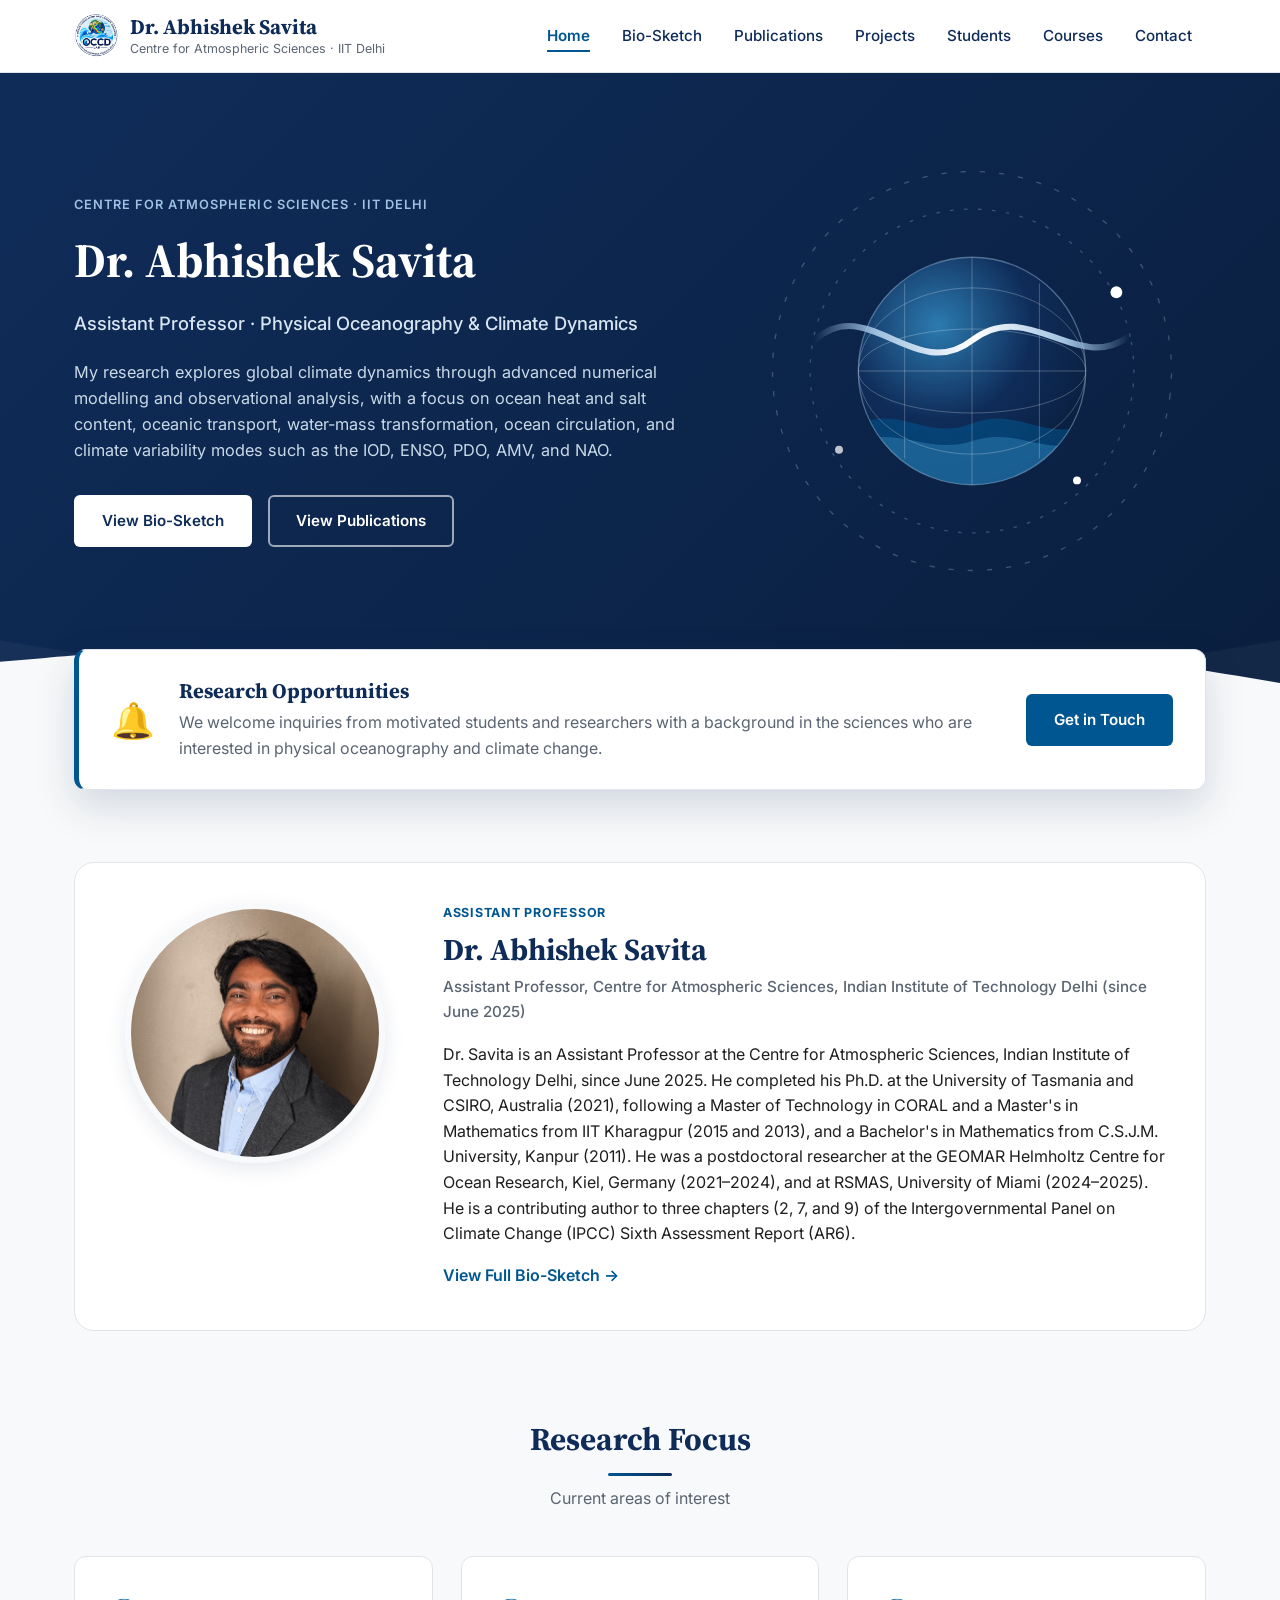
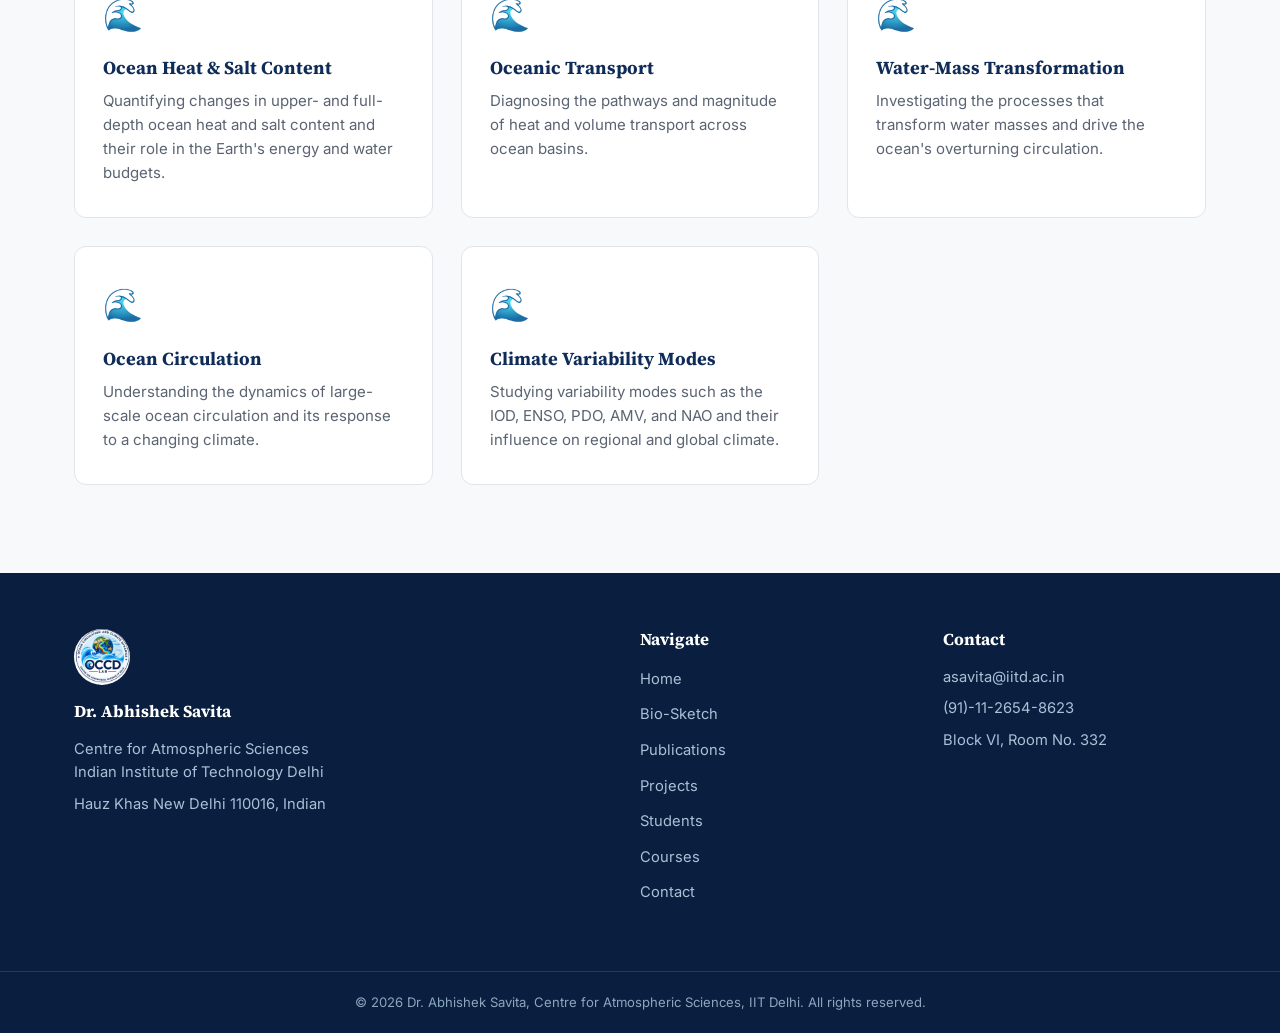
==== commit dea3cfd5: "Add OCCD Lab logo to header, footer, and CMS branding The lab has a real logo (Ocean Circulation and" ====
--- a/index.html
+++ b/index.html
@@ -8,7 +8,8 @@
   <link rel="preconnect" href="https://fonts.googleapis.com">
   <link rel="preconnect" href="https://fonts.gstatic.com" crossorigin>
   <link href="https://fonts.googleapis.com/css2?family=Inter:wght@400;500;600;700;800&family=Source+Serif+4:wght@600;700&display=swap" rel="stylesheet">
-  <link rel="stylesheet" href="css/style.css" />
+  <link rel="icon" type="image/jpeg" href="images/occd-lab-logo.jpg" />
+<link rel="stylesheet" href="css/style.css" />
 </head>
 <body>
 
@@ -17,8 +18,11 @@
     <div class="container header-inner">
       <div class="brand">
         <a href="index.html" class="brand-link">
+          <img src="images/occd-lab-logo.jpg" alt="OCCD Lab logo" class="brand-logo" />
+          <div class="brand-text">
           <span class="brand-title" id="site-brand-title">Dr. Abhishek Savita</span>
           <span class="brand-subtitle" id="site-brand-subtitle">Centre for Atmospheric Sciences &middot; IIT Delhi</span>
+          </div>
         </a>
       </div>
 
@@ -135,6 +139,7 @@
   <footer class="site-footer">
     <div class="container footer-inner">
       <div class="footer-col footer-about">
+        <img src="images/occd-lab-logo.jpg" alt="OCCD Lab logo" class="footer-logo" />
         <h3 id="footer-about-name">Dr. Abhishek Savita</h3>
         <p id="footer-about-dept">Centre for Atmospheric Sciences<br />Indian Institute of Technology Delhi</p>
         <p id="footer-about-address">Hauz Khas New Delhi 110016, Indian</p>
--- a/css/style.css
+++ b/css/style.css
@@ -177,6 +177,20 @@
 }
 
 .brand-link {
+  display: flex;
+  align-items: center;
+  gap: 12px;
+}
+
+.brand-logo {
+  width: 44px;
+  height: 44px;
+  border-radius: 50%;
+  flex-shrink: 0;
+  object-fit: cover;
+}
+
+.brand-text {
   display: flex;
   flex-direction: column;
   line-height: 1.2;
@@ -788,6 +802,14 @@
   padding-block: 56px;
 }
 
+.footer-logo {
+  width: 56px;
+  height: 56px;
+  border-radius: 50%;
+  object-fit: cover;
+  margin-bottom: 16px;
+}
+
 .footer-col h3 {
   color: var(--color-white);
   font-size: 1.05rem;
